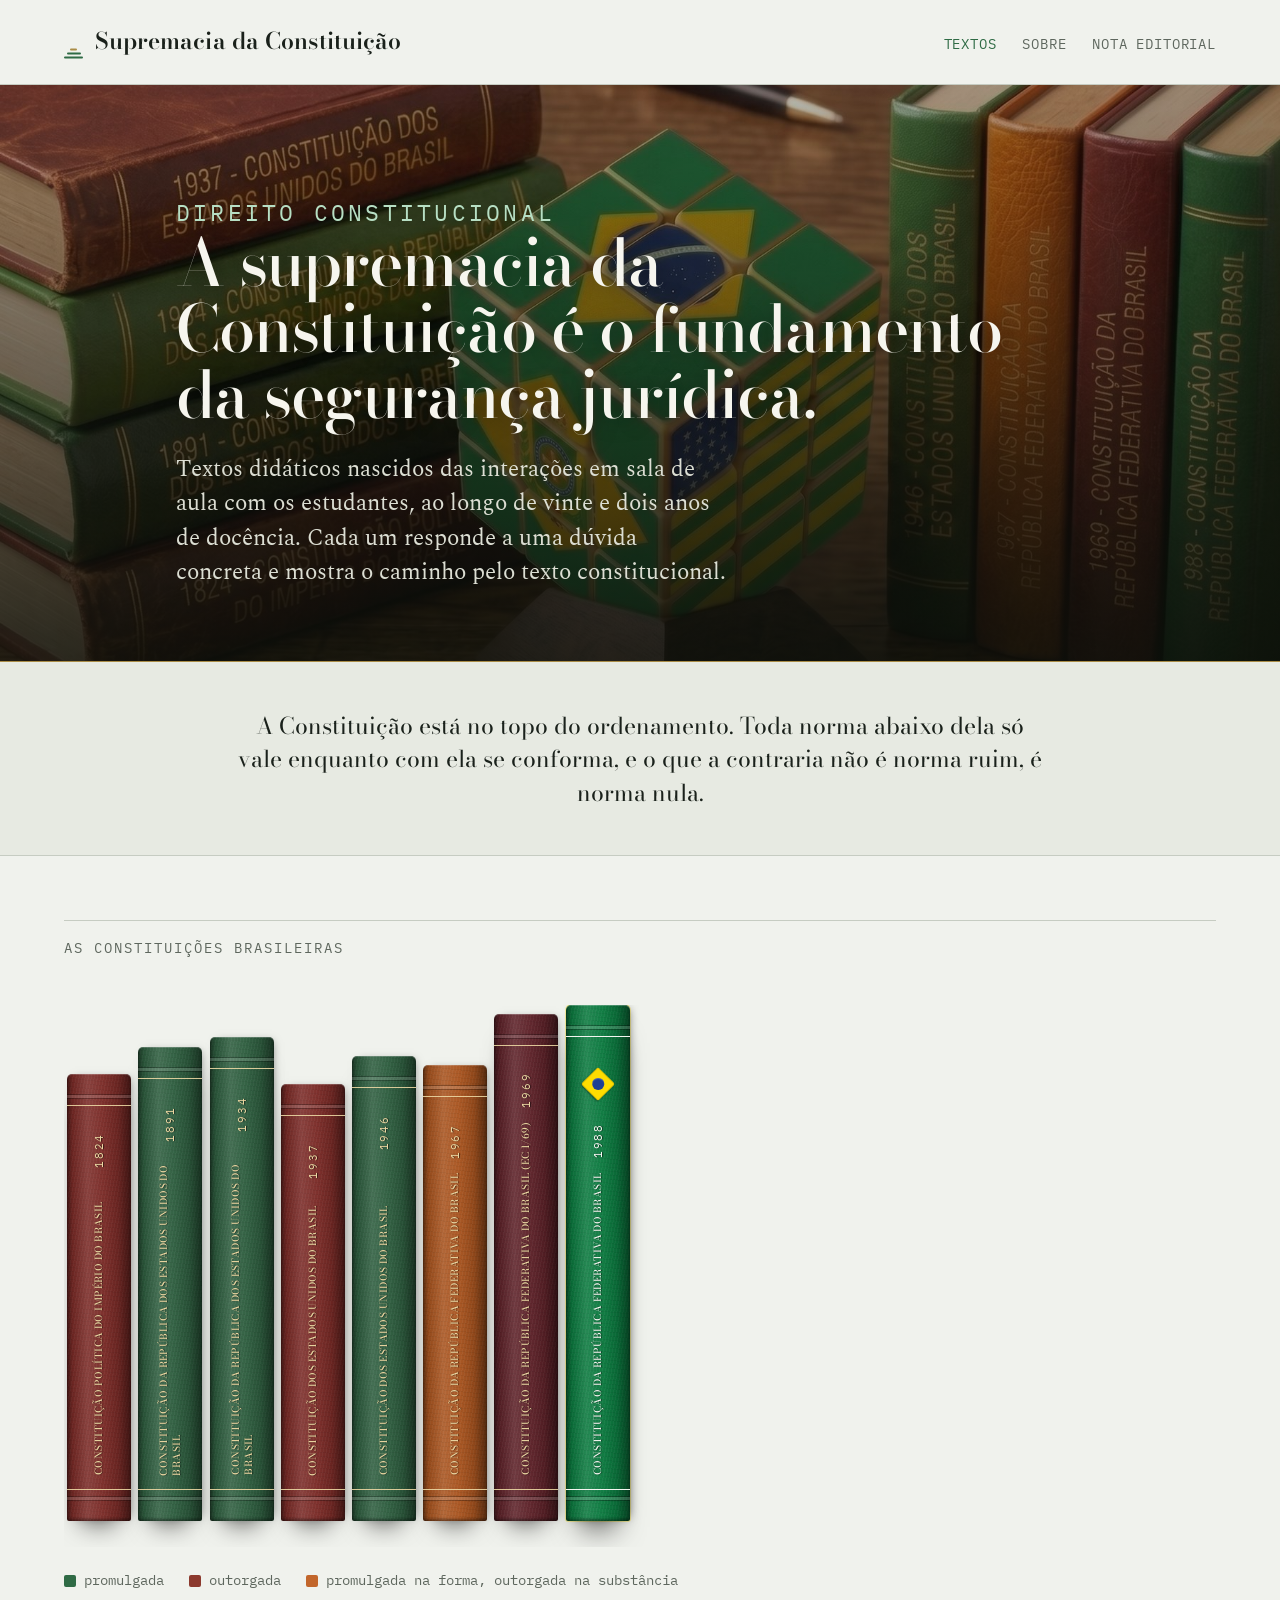
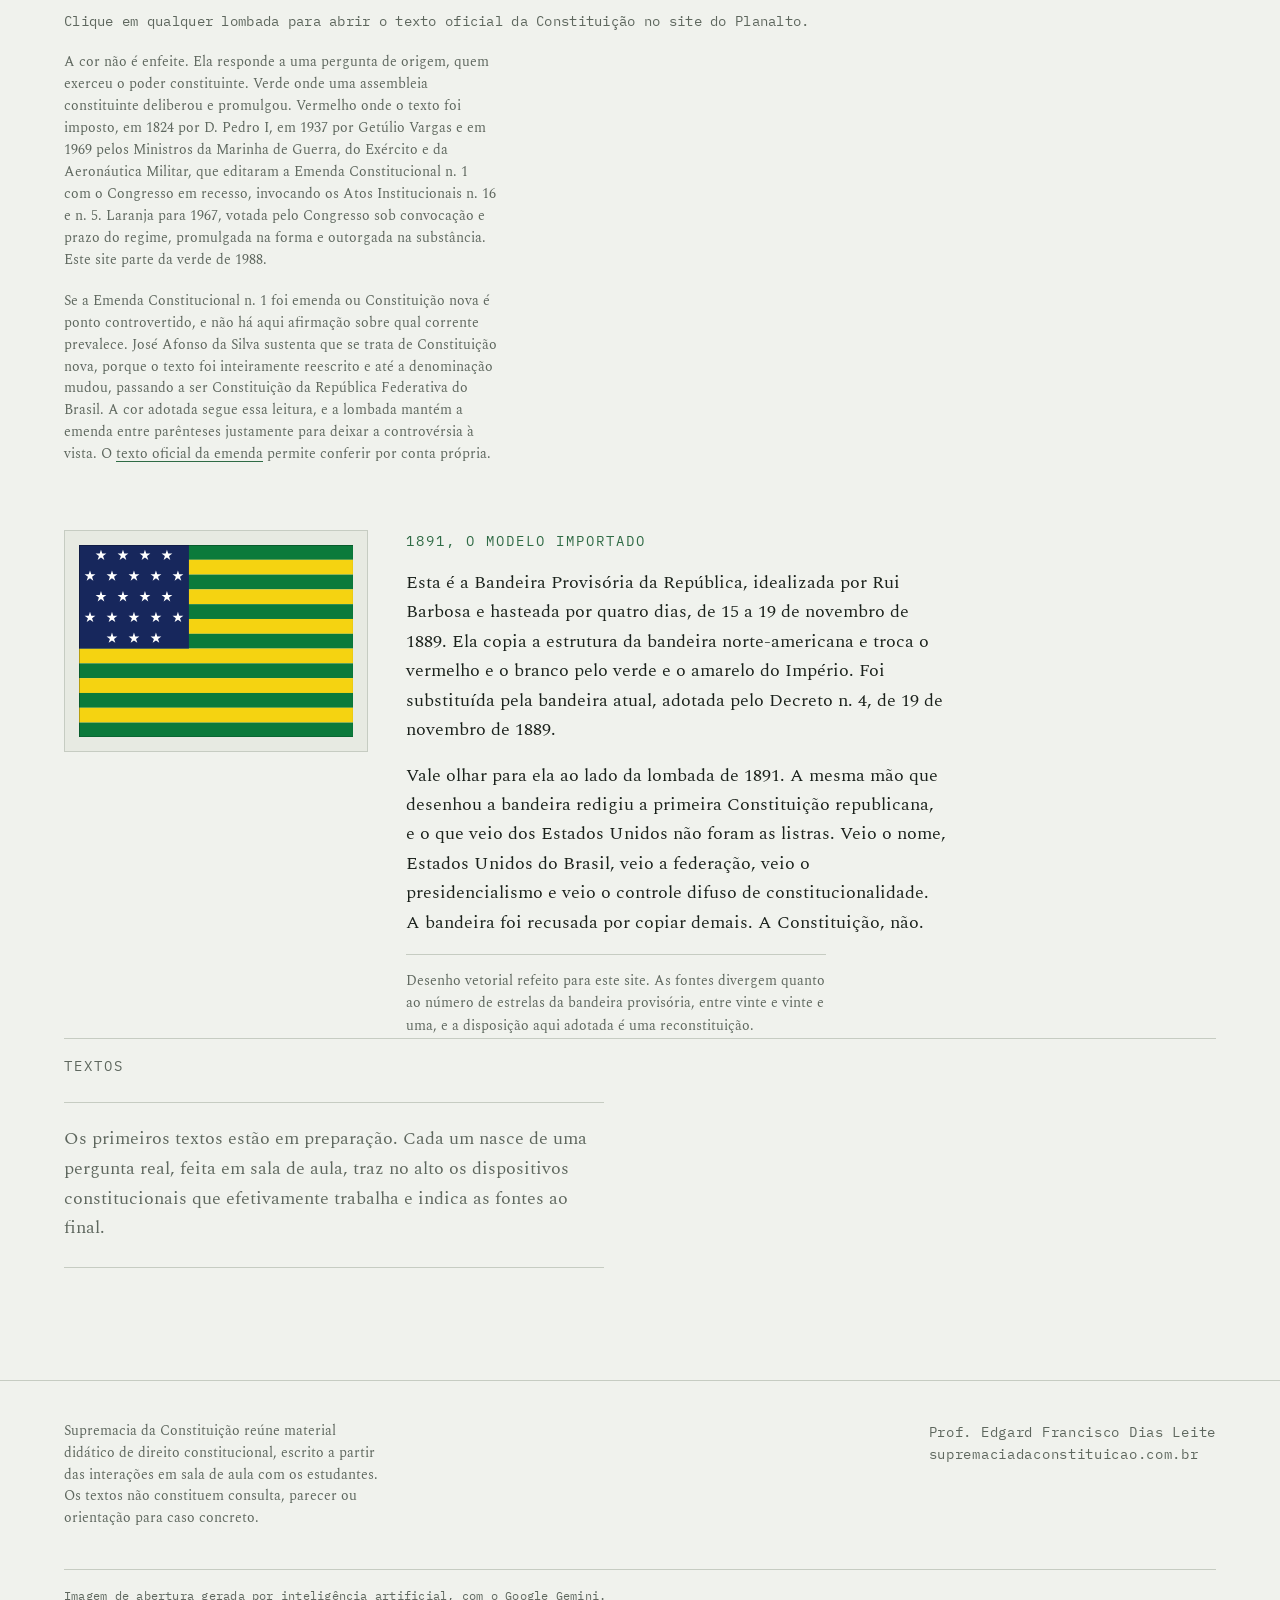
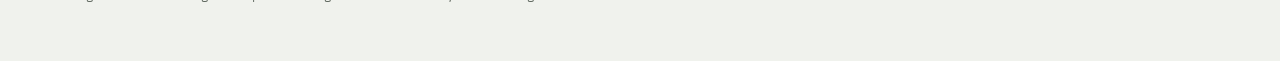
==== index.html @ 64b855cb "Ano na cabeca da lombada e nome justificado no pe" ====
<!doctype html>
<html lang="pt-BR">
<head>
<meta charset="utf-8">
<meta name="viewport" content="width=device-width,initial-scale=1">
<title>Supremacia da Constituição</title>
<meta name="description" content="Material didático de direito constitucional, escrito a partir das interações em sala de aula com os estudantes.">
<link rel="preconnect" href="https://fonts.googleapis.com"><link rel="preconnect" href="https://fonts.gstatic.com" crossorigin><link rel="stylesheet" href="https://fonts.googleapis.com/css2?family=Bodoni+Moda:opsz,wght@6..96,400;6..96,500;6..96,600&family=IBM+Plex+Mono:wght@400;500&family=Spectral:ital,wght@0,300;0,400;0,600;1,400&display=swap">
<link rel="stylesheet" href="style.css">
</head>
<body>
<header class="top"><div class="wrap"><a class="mark" href="index.html"><span class="glyph" aria-hidden="true"><i></i><i></i><i></i></span><span class="name">Supremacia da Constituição</span></a><nav class="nav" aria-label="Seções"><a href="index.html" aria-current="page">Textos</a><a href="sobre.html">Sobre</a><a href="nota-editorial.html">Nota editorial</a></nav></div></header>
<main>
<section class="hero">
<img class="hero-img" src="img/estante-constituicoes.jpg" alt="Estante com as oito constituições brasileiras encadernadas, as promulgadas em verde e as outorgadas em vermelho, ao lado de um cubo que traz a bandeira do Brasil e a bandeira provisória da República." width="1800" height="1285">
<div class="hero-veil"></div>
<div class="hero-copy"><div class="wrap">
<p class="eyebrow">Direito constitucional</p>
<h1>A supremacia da Constituição é o fundamento da segurança jurídica.</h1>
<p>Textos didáticos nascidos das interações em sala de aula com os estudantes, ao longo de vinte e dois anos de docência. Cada um responde a uma dúvida concreta e mostra o caminho pelo texto constitucional.</p>
</div></div>
</section><section class="chave"><div class="wrap">
<p>A Constituição está no topo do ordenamento. Toda norma abaixo dela só vale enquanto com ela se conforma, e o que a contraria não é norma ruim, é norma nula.</p>
</div></section><section class="estante"><div class="wrap">
<p class="section-label">As constituições brasileiras</p>
<ol class="shelf">
<li class="spine spine--outorgada" style="--h:.97"><a href="https://www.planalto.gov.br/ccivil_03/constituicao/constituicao24.htm" target="_blank" rel="noopener" title="Constituição Política do Império do Brasil, 1824. Abrir o texto oficial no Planalto"><span class="sp-name">Constituição Política do Império do Brasil</span><span class="sp-year">1824</span></a></li>
<li class="spine spine--promulgada" style="--h:1.03"><a href="https://www.planalto.gov.br/ccivil_03/constituicao/constituicao91.htm" target="_blank" rel="noopener" title="Constituição da República dos Estados Unidos do Brasil, 1891. Abrir o texto oficial no Planalto"><span class="sp-name">Constituição da República dos Estados Unidos do Brasil</span><span class="sp-year">1891</span></a></li>
<li class="spine spine--promulgada" style="--h:1.05"><a href="https://www.planalto.gov.br/ccivil_03/constituicao/constituicao34.htm" target="_blank" rel="noopener" title="Constituição da República dos Estados Unidos do Brasil, 1934. Abrir o texto oficial no Planalto"><span class="sp-name">Constituição da República dos Estados Unidos do Brasil</span><span class="sp-year">1934</span></a></li>
<li class="spine spine--outorgada" style="--h:.95"><a href="https://www.planalto.gov.br/ccivil_03/constituicao/constituicao37.htm" target="_blank" rel="noopener" title="Constituição dos Estados Unidos do Brasil, 1937. Abrir o texto oficial no Planalto"><span class="sp-name">Constituição dos Estados Unidos do Brasil</span><span class="sp-year">1937</span></a></li>
<li class="spine spine--promulgada" style="--h:1.01"><a href="https://www.planalto.gov.br/ccivil_03/constituicao/constituicao46.htm" target="_blank" rel="noopener" title="Constituição dos Estados Unidos do Brasil, 1946. Abrir o texto oficial no Planalto"><span class="sp-name">Constituição dos Estados Unidos do Brasil</span><span class="sp-year">1946</span></a></li>
<li class="spine spine--hibrida" style="--h:.99"><a href="https://www.planalto.gov.br/ccivil_03/constituicao/constituicao67.htm" target="_blank" rel="noopener" title="Constituição da República Federativa do Brasil, 1967. Abrir o texto oficial no Planalto"><span class="sp-name">Constituição da República Federativa do Brasil</span><span class="sp-year">1967</span></a></li>
<li class="spine spine--outorgada2" style="--h:1.10"><a href="https://www.planalto.gov.br/ccivil_03/constituicao/emendas/emc_anterior1988/emc01-69.htm" target="_blank" rel="noopener" title="Constituição da República Federativa do Brasil (EC 1/69), 1969. Abrir o texto oficial no Planalto"><span class="sp-name">Constituição da República Federativa do Brasil (EC 1/69)</span><span class="sp-year">1969</span></a></li>
<li class="spine spine--vigente" style="--h:1.12"><i class="sp-flag" aria-hidden="true"></i><a href="https://www.planalto.gov.br/ccivil_03/constituicao/constituicaocompilado.htm" target="_blank" rel="noopener" title="Constituição da República Federativa do Brasil, 1988. Abrir o texto oficial no Planalto"><span class="sp-name">Constituição da República Federativa do Brasil</span><span class="sp-year">1988</span></a></li>
</ol>
<p class="legend">
<span><i class="key key--promulgada"></i>promulgada</span>
<span><i class="key key--outorgada"></i>outorgada</span>
<span><i class="key key--hibrida"></i>promulgada na forma, outorgada na substância</span>
</p>
<p class="shelf-hint">Clique em qualquer lombada para abrir o texto oficial da Constituição no site do Planalto.</p>
<p class="shelf-note">A cor não é enfeite. Ela responde a uma pergunta de origem, quem exerceu o poder constituinte. Verde onde uma assembleia constituinte deliberou e promulgou. Vermelho onde o texto foi imposto, em 1824 por D. Pedro I, em 1937 por Getúlio Vargas e em 1969 pelos Ministros da Marinha de Guerra, do Exército e da Aeronáutica Militar, que editaram a Emenda Constitucional n. 1 com o Congresso em recesso, invocando os Atos Institucionais n. 16 e n. 5. Laranja para 1967, votada pelo Congresso sob convocação e prazo do regime, promulgada na forma e outorgada na substância. Este site parte da verde de 1988.</p>
<p class="shelf-note">Se a Emenda Constitucional n. 1 foi emenda ou Constituição nova é ponto controvertido, e não há aqui afirmação sobre qual corrente prevalece. José Afonso da Silva sustenta que se trata de Constituição nova, porque o texto foi inteiramente reescrito e até a denominação mudou, passando a ser Constituição da República Federativa do Brasil. A cor adotada segue essa leitura, e a lombada mantém a emenda entre parênteses justamente para deixar a controvérsia à vista. O <a href="https://www.planalto.gov.br/ccivil_03/constituicao/emendas/emc_anterior1988/emc01-69.htm">texto oficial da emenda</a> permite conferir por conta própria.</p>
</div></section><section class="emblema"><div class="wrap">
<figure class="flagfig">
<div class="flagbox"><svg xmlns="http://www.w3.org/2000/svg" viewBox="0 0 300 210" role="img" aria-labelledby="bp-t bp-d" class="flag"><title id="bp-t">Bandeira Provisória da República do Brasil, 1889</title><desc id="bp-d">Treze listras horizontais alternadas em verde e amarelo, com cantão azul contendo vinte e uma estrelas brancas.</desc><g><rect x="0" y="0.000" width="300" height="16.154" fill="#0B7A3B"/><rect x="0" y="16.154" width="300" height="16.154" fill="#F5D311"/><rect x="0" y="32.308" width="300" height="16.154" fill="#0B7A3B"/><rect x="0" y="48.462" width="300" height="16.154" fill="#F5D311"/><rect x="0" y="64.615" width="300" height="16.154" fill="#0B7A3B"/><rect x="0" y="80.769" width="300" height="16.154" fill="#F5D311"/><rect x="0" y="96.923" width="300" height="16.154" fill="#0B7A3B"/><rect x="0" y="113.077" width="300" height="16.154" fill="#F5D311"/><rect x="0" y="129.231" width="300" height="16.154" fill="#0B7A3B"/><rect x="0" y="145.385" width="300" height="16.154" fill="#F5D311"/><rect x="0" y="161.538" width="300" height="16.154" fill="#0B7A3B"/><rect x="0" y="177.692" width="300" height="16.154" fill="#F5D311"/><rect x="0" y="193.846" width="300" height="16.154" fill="#0B7A3B"/></g><rect x="0" y="0" width="120.0" height="113.077" fill="#17275C"/><g><polygon points="24.00,5.11 25.39,9.39 29.90,9.39 26.25,12.04 27.64,16.32 24.00,13.68 20.36,16.32 21.75,12.04 18.10,9.39 22.61,9.39" fill="#FFFFFF"/><polygon points="48.00,5.11 49.39,9.39 53.90,9.39 50.25,12.04 51.64,16.32 48.00,13.68 44.36,16.32 45.75,12.04 42.10,9.39 46.61,9.39" fill="#FFFFFF"/><polygon points="72.00,5.11 73.39,9.39 77.90,9.39 74.25,12.04 75.64,16.32 72.00,13.68 68.36,16.32 69.75,12.04 66.10,9.39 70.61,9.39" fill="#FFFFFF"/><polygon points="96.00,5.11 97.39,9.39 101.90,9.39 98.25,12.04 99.64,16.32 96.00,13.68 92.36,16.32 93.75,12.04 90.10,9.39 94.61,9.39" fill="#FFFFFF"/><polygon points="12.00,27.72 13.39,32.01 17.90,32.01 14.25,34.65 15.64,38.94 12.00,36.29 8.36,38.94 9.75,34.65 6.10,32.01 10.61,32.01" fill="#FFFFFF"/><polygon points="36.00,27.72 37.39,32.01 41.90,32.01 38.25,34.65 39.64,38.94 36.00,36.29 32.36,38.94 33.75,34.65 30.10,32.01 34.61,32.01" fill="#FFFFFF"/><polygon points="60.00,27.72 61.39,32.01 65.90,32.01 62.25,34.65 63.64,38.94 60.00,36.29 56.36,38.94 57.75,34.65 54.10,32.01 58.61,32.01" fill="#FFFFFF"/><polygon points="84.00,27.72 85.39,32.01 89.90,32.01 86.25,34.65 87.64,38.94 84.00,36.29 80.36,38.94 81.75,34.65 78.10,32.01 82.61,32.01" fill="#FFFFFF"/><polygon points="108.00,27.72 109.39,32.01 113.90,32.01 110.25,34.65 111.64,38.94 108.00,36.29 104.36,38.94 105.75,34.65 102.10,32.01 106.61,32.01" fill="#FFFFFF"/><polygon points="24.00,50.34 25.39,54.62 29.90,54.62 26.25,57.27 27.64,61.55 24.00,58.91 20.36,61.55 21.75,57.27 18.10,54.62 22.61,54.62" fill="#FFFFFF"/><polygon points="48.00,50.34 49.39,54.62 53.90,54.62 50.25,57.27 51.64,61.55 48.00,58.91 44.36,61.55 45.75,57.27 42.10,54.62 46.61,54.62" fill="#FFFFFF"/><polygon points="72.00,50.34 73.39,54.62 77.90,54.62 74.25,57.27 75.64,61.55 72.00,58.91 68.36,61.55 69.75,57.27 66.10,54.62 70.61,54.62" fill="#FFFFFF"/><polygon points="96.00,50.34 97.39,54.62 101.90,54.62 98.25,57.27 99.64,61.55 96.00,58.91 92.36,61.55 93.75,57.27 90.10,54.62 94.61,54.62" fill="#FFFFFF"/><polygon points="12.00,72.95 13.39,77.24 17.90,77.24 14.25,79.89 15.64,84.17 12.00,81.52 8.36,84.17 9.75,79.89 6.10,77.24 10.61,77.24" fill="#FFFFFF"/><polygon points="36.00,72.95 37.39,77.24 41.90,77.24 38.25,79.89 39.64,84.17 36.00,81.52 32.36,84.17 33.75,79.89 30.10,77.24 34.61,77.24" fill="#FFFFFF"/><polygon points="60.00,72.95 61.39,77.24 65.90,77.24 62.25,79.89 63.64,84.17 60.00,81.52 56.36,84.17 57.75,79.89 54.10,77.24 58.61,77.24" fill="#FFFFFF"/><polygon points="84.00,72.95 85.39,77.24 89.90,77.24 86.25,79.89 87.64,84.17 84.00,81.52 80.36,84.17 81.75,79.89 78.10,77.24 82.61,77.24" fill="#FFFFFF"/><polygon points="108.00,72.95 109.39,77.24 113.90,77.24 110.25,79.89 111.64,84.17 108.00,81.52 104.36,84.17 105.75,79.89 102.10,77.24 106.61,77.24" fill="#FFFFFF"/><polygon points="36.00,95.57 37.39,99.85 41.90,99.85 38.25,102.50 39.64,106.79 36.00,104.14 32.36,106.79 33.75,102.50 30.10,99.85 34.61,99.85" fill="#FFFFFF"/><polygon points="60.00,95.57 61.39,99.85 65.90,99.85 62.25,102.50 63.64,106.79 60.00,104.14 56.36,106.79 57.75,102.50 54.10,99.85 58.61,99.85" fill="#FFFFFF"/><polygon points="84.00,95.57 85.39,99.85 89.90,99.85 86.25,102.50 87.64,106.79 84.00,104.14 80.36,106.79 81.75,102.50 78.10,99.85 82.61,99.85" fill="#FFFFFF"/></g><rect x="0.5" y="0.5" width="299" height="209" fill="none" stroke="rgba(0,0,0,.28)" stroke-width="1"/></svg></div>
<figcaption>
<p class="eyebrow">1891, o modelo importado</p>
<p>Esta é a Bandeira Provisória da República, idealizada por Rui Barbosa e hasteada por quatro dias, de 15 a 19 de novembro de 1889. Ela copia a estrutura da bandeira norte-americana e troca o vermelho e o branco pelo verde e o amarelo do Império. Foi substituída pela bandeira atual, adotada pelo Decreto n. 4, de 19 de novembro de 1889.</p>
<p>Vale olhar para ela ao lado da lombada de 1891. A mesma mão que desenhou a bandeira redigiu a primeira Constituição republicana, e o que veio dos Estados Unidos não foram as listras. Veio o nome, Estados Unidos do Brasil, veio a federação, veio o presidencialismo e veio o controle difuso de constitucionalidade. A bandeira foi recusada por copiar demais. A Constituição, não.</p>
<p class="fig-note">Desenho vetorial refeito para este site. As fontes divergem quanto ao número de estrelas da bandeira provisória, entre vinte e vinte e uma, e a disposição aqui adotada é uma reconstituição.</p>
</figcaption>
</figure>
</div></section><section class="textos"><div class="wrap">
<p class="section-label">Textos</p>
<p class="empty">Os primeiros textos estão em preparação. Cada um nasce de uma pergunta real, feita em sala de aula, traz no alto os dispositivos constitucionais que efetivamente trabalha e indica as fontes ao final.</p>
</div></section>
</main>
<footer class="foot"><div class="wrap"><p>Supremacia da Constituição reúne material didático de direito constitucional, escrito a partir das interações em sala de aula com os estudantes. Os textos não constituem consulta, parecer ou orientação para caso concreto.</p><p class="who">Prof. Edgard Francisco Dias Leite<br>supremaciadaconstituicao.com.br</p><p class="credit">Imagem de abertura gerada por inteligência artificial, com o Google Gemini.</p></div></footer>
</body>
</html>
---- style.css ----
/* Quatro Linhas da Constituição — folha de estilo única */

:root{
  --paper:#F0F2ED;
  --paper-2:#E7EAE2;
  --ink:#1A211B;
  --muted:#5E675E;
  --accent:#2F6B45;          /* verde, promulgada */
  --accent-soft:#DCE8DE;
  --rule:#C6CCC2;
  --frame:#B7BEB3;
  --outorgada:#8C3A2E;       /* vermelho, imposta */
  --outorgada-2:#6E2A31;     /* bordô, 1969 */
  --hibrida:#C2662B;         /* laranja, 1967 */
  --ouro:#A98C46;            /* filete das lombadas */
  --spine-ink:#F4F1E6;

  --f-display:"Bodoni Moda",Georgia,"Times New Roman",serif;
  --f-body:"Spectral",Georgia,"Times New Roman",serif;
  --f-mono:"IBM Plex Mono",ui-monospace,"SFMono-Regular",Menlo,monospace;

  --step--1:clamp(.82rem,.79rem + .12vw,.9rem);
  --step-0:clamp(1.03rem,.99rem + .2vw,1.15rem);
  --step-1:clamp(1.24rem,1.16rem + .35vw,1.45rem);
  --step-2:clamp(1.5rem,1.34rem + .7vw,2rem);
  --step-3:clamp(1.95rem,1.6rem + 1.6vw,3.1rem);
  --step-4:clamp(2.4rem,1.75rem + 2.9vw,4.4rem);

  --measure:64ch;
  --pad:clamp(1.15rem,4vw,3rem);
}

@media (prefers-color-scheme:dark){
  :root:not([data-theme="light"]){
    --paper:#131511;
    --paper-2:#1B1E18;
    --ink:#E8EAE1;
    --muted:#99A197;
    --accent:#77B98C;
    --accent-soft:#1E2A21;
    --rule:#2C3129;
    --frame:#353B32;
    --outorgada:#D28C7C;
    --outorgada-2:#C4737C;
    --hibrida:#E0985B;
    --ouro:#C9A961;
    --spine-ink:#F4F1E6;
  }
}
:root[data-theme="dark"]{
  --paper:#131511;
  --paper-2:#1B1E18;
  --ink:#E8EAE1;
  --muted:#99A197;
  --accent:#77B98C;
  --accent-soft:#1E2A21;
  --rule:#2C3129;
  --frame:#353B32;
  --outorgada:#D28C7C;
  --outorgada-2:#C4737C;
  --hibrida:#E0985B;
  --ouro:#C9A961;
  --spine-ink:#F4F1E6;
}

*{box-sizing:border-box}
html{-webkit-text-size-adjust:100%}
body{
  margin:0;
  background:var(--paper);
  color:var(--ink);
  font-family:var(--f-body);
  font-size:var(--step-0);
  line-height:1.62;
  font-synthesis-weight:none;
}
::selection{background:var(--accent-soft);color:var(--ink)}
a{color:inherit;text-decoration-color:var(--accent);text-underline-offset:.18em;text-decoration-thickness:.06em}
a:hover{color:var(--accent)}
:focus-visible{outline:2px solid var(--accent);outline-offset:3px;border-radius:2px}

.wrap{width:100%;max-width:78rem;margin-inline:auto;padding-inline:var(--pad)}

/* ---------- cabeçalho ---------- */
.top{border-bottom:1px solid var(--rule)}
.top .wrap{display:flex;align-items:baseline;justify-content:space-between;gap:1.5rem;flex-wrap:wrap;padding-block:1.4rem}
.mark{display:flex;align-items:baseline;gap:.7rem;text-decoration:none}
.mark .glyph{
  display:inline-grid;gap:2px;justify-items:center;align-content:center;
  width:1.05em;height:1.05em;translate:0 .08em;
}
.mark .glyph i{display:block;height:2px;background:var(--accent);border-radius:1px}
.mark .glyph i:nth-child(1){width:38%;background:var(--ouro)}
.mark .glyph i:nth-child(2){width:72%}
.mark .glyph i:nth-child(3){width:100%}
@media (max-width:34rem){.mark .name{font-size:var(--step-0)}}
.mark .name{font-family:var(--f-display);font-size:var(--step-1);font-weight:600;letter-spacing:.005em}
.nav{display:flex;gap:1.6rem;font-family:var(--f-mono);font-size:var(--step--1);letter-spacing:.06em;text-transform:uppercase}
.nav a{text-decoration:none;color:var(--muted)}
.nav a:hover,.nav a[aria-current="page"]{color:var(--accent)}

/* ---------- abertura ---------- */
.lede{padding-block:clamp(3rem,9vw,6.5rem) clamp(2rem,5vw,3.5rem)}
.lede .wrap{max-width:52rem;margin-inline:0}
.eyebrow{font-family:var(--f-mono);font-size:var(--step--1);letter-spacing:.14em;text-transform:uppercase;color:var(--accent);margin:0 0 1.1rem}
.lede h1{
  font-family:var(--f-display);font-weight:500;font-size:var(--step-4);
  line-height:1.02;letter-spacing:-.015em;margin:0;text-wrap:balance;
}
.lede p{max-width:44ch;color:var(--muted);font-size:var(--step-1);line-height:1.5;margin:1.6rem 0 0}

/* ---------- índice de textos ---------- */
.section-label{
  font-family:var(--f-mono);font-size:var(--step--1);letter-spacing:.14em;text-transform:uppercase;
  color:var(--muted);padding-block:1rem;border-top:1px solid var(--rule);margin:0 0 .5rem;
}
.index{list-style:none;margin:0;padding:0;display:flex;flex-direction:column}
.entry{border-top:1px solid var(--rule)}
.entry:last-child{border-bottom:1px solid var(--rule)}
.entry a{
  display:grid;gap:.55rem 2.5rem;padding-block:1.9rem;text-decoration:none;
  grid-template-columns:1fr;
}
@media (min-width:56rem){
  .entry a{grid-template-columns:9rem 1fr 16rem;align-items:start}
}
.entry time{font-family:var(--f-mono);font-size:var(--step--1);color:var(--muted);font-variant-numeric:tabular-nums}
.entry h2{font-family:var(--f-display);font-weight:500;font-size:var(--step-2);line-height:1.14;margin:0;text-wrap:balance}
.entry p{margin:.5rem 0 0;color:var(--muted);font-size:var(--step--1);line-height:1.55;max-width:52ch}
.entry a:hover h2{color:var(--accent)}
.devices{display:flex;flex-wrap:wrap;gap:.35rem;align-content:start}
.device{
  font-family:var(--f-mono);font-size:.72rem;letter-spacing:.02em;
  color:var(--muted);border:1px solid var(--rule);border-radius:2px;padding:.16rem .42rem;white-space:nowrap;
}

/* ---------- artigo ---------- */
.article{padding-block:clamp(2.5rem,7vw,5rem) 0}
.article .wrap{max-width:var(--measure);margin-inline:auto}
.article-head{margin-bottom:clamp(2rem,5vw,3.2rem)}
.article-head time{font-family:var(--f-mono);font-size:var(--step--1);color:var(--muted);display:block;margin-bottom:1rem}
.article-head h1{
  font-family:var(--f-display);font-weight:500;font-size:var(--step-3);line-height:1.08;
  letter-spacing:-.012em;margin:0;text-wrap:balance;
}
.standfirst{font-size:var(--step-1);line-height:1.5;color:var(--muted);margin:1.4rem 0 0}
.article-head .devices{margin-top:1.6rem}

.prose > *{margin-block:0 1.25em}
.prose h2{
  font-family:var(--f-display);font-weight:500;font-size:var(--step-2);line-height:1.16;
  margin-block:2.6em .7em;text-wrap:balance;
}
.prose h2:first-child{margin-top:0}
.prose strong{font-weight:600}
.prose em{font-style:italic}
.prose .art{font-family:var(--f-mono);font-size:.9em;color:var(--accent);white-space:nowrap}
.prose blockquote{
  margin:2em 0;padding:1.3em 0 1.3em 1.5em;border-left:2px solid var(--accent);
  font-size:var(--step-1);line-height:1.45;color:var(--ink);
}
.prose blockquote cite{display:block;margin-top:.8em;font-style:normal;font-family:var(--f-mono);font-size:.72rem;letter-spacing:.06em;text-transform:uppercase;color:var(--muted)}

/* quadro das quatro linhas */
.field{
  margin:2.6em 0;padding:clamp(1.4rem,4vw,2.2rem);
  border:1px solid var(--frame);background:var(--paper-2);
  position:relative;
}
.field::before,.field::after{
  content:"";position:absolute;left:.75rem;right:.75rem;height:1px;background:var(--frame);opacity:.55;
}
.field::before{top:.75rem}
.field::after{bottom:.75rem}
.field h3{
  font-family:var(--f-mono);font-size:var(--step--1);letter-spacing:.12em;text-transform:uppercase;
  color:var(--accent);margin:0 0 .9rem;font-weight:500;
}
.field p:last-child{margin-bottom:0}

.sources{border-top:1px solid var(--rule);margin-top:3.5rem;padding-top:1.4rem;font-size:var(--step--1);color:var(--muted)}
.sources h2{font-family:var(--f-mono);font-size:var(--step--1);letter-spacing:.12em;text-transform:uppercase;margin:0 0 .7rem;font-weight:500;color:var(--muted)}
.sources ul{margin:0;padding-left:1.1rem}
.sources li{margin-bottom:.35rem}

/* ---------- páginas de texto corrido ---------- */
.page{padding-block:clamp(2.5rem,7vw,5rem) 0}
.page .wrap{max-width:var(--measure);margin-inline:auto}
.page h1{font-family:var(--f-display);font-weight:500;font-size:var(--step-3);line-height:1.08;margin:0 0 1.6rem;text-wrap:balance}

/* ---------- rodapé ---------- */
.foot{margin-top:clamp(4rem,10vw,7rem);border-top:1px solid var(--rule);padding-block:2.5rem 3.5rem}
.foot .wrap{display:flex;gap:2rem 3rem;flex-wrap:wrap;justify-content:space-between;align-items:start}
.foot p{margin:0;max-width:46ch;font-size:var(--step--1);color:var(--muted);line-height:1.55}
.foot .who{font-family:var(--f-mono);font-size:var(--step--1);letter-spacing:.05em;color:var(--muted)}


/* ---------- a estante ---------- */
.estante{padding-block:clamp(2.5rem,6vw,4rem) 0}
.shelf{
  list-style:none;margin:1.8rem 0 0;padding:0 .2rem 1.6rem;
  display:flex;align-items:flex-end;gap:.45rem;
  overflow-x:auto;
}
.spine{
  --leather:var(--accent);
  --foil:#EBD7A2;
  flex:0 0 auto;
  inline-size:clamp(3.1rem,5.2vw,4rem);
  block-size:calc(var(--h,1) * clamp(22rem,36vw,30rem));
  position:relative;border-radius:5px 5px 2px 2px;
  background:
    linear-gradient(90deg,
      rgba(0,0,0,.44) 0%, rgba(0,0,0,.12) 9%,
      rgba(255,255,255,.11) 32%, rgba(255,255,255,.03) 56%,
      rgba(0,0,0,.14) 79%, rgba(0,0,0,.48) 100%),
    repeating-linear-gradient(101deg,rgba(255,255,255,.038) 0 1px,rgba(0,0,0,0) 1px 3px),
    repeating-linear-gradient(6deg,rgba(0,0,0,.05) 0 1px,rgba(0,0,0,0) 1px 4px),
    var(--leather);
  box-shadow:
    inset 0 1px 0 rgba(255,255,255,.20),
    inset 0 -2px 3px rgba(0,0,0,.40),
    3px 0 9px -5px rgba(0,0,0,.55),
    0 18px 26px -16px rgba(0,0,0,.70);
  transition:transform .2s ease,filter .2s ease,box-shadow .2s ease;
}
/* nervuras e filetes dourados, cabeça e pé */
.spine::before,.spine::after{
  content:"";position:absolute;inset-inline:0;height:38px;pointer-events:none;
  background:linear-gradient(180deg,
    rgba(0,0,0,0) 0 6px,
    rgba(0,0,0,.30) 6px 7px,
    rgba(255,255,255,.16) 7px 10px,
    rgba(0,0,0,.30) 10px 11px,
    rgba(0,0,0,0) 11px 17px,
    var(--foil) 17px 18px,
    rgba(0,0,0,0) 18px 38px);
  opacity:.9;
}
.spine::before{top:14px}
.spine::after{bottom:14px;rotate:180deg}
.spine a{
  position:absolute;inset:0;z-index:1;
  display:flex;align-items:center;justify-content:space-between;
  writing-mode:vertical-rl;rotate:180deg;
  padding-inline:2.9rem 3.7rem;padding-block:.28rem;gap:.45rem;box-sizing:border-box;
  text-decoration:none;color:var(--foil);
  text-shadow:0 1px 1px rgba(0,0,0,.55);
}
.sp-name{
  font-family:var(--f-display);font-weight:500;
  font-size:clamp(.52rem,.92vw,.62rem);letter-spacing:.045em;text-transform:uppercase;
  line-height:1.34;flex:0 1 auto;min-inline-size:0;
}
.sp-year{
  flex:0 0 auto;font-family:var(--f-mono);font-size:clamp(.6rem,1.05vw,.7rem);letter-spacing:.16em;
}

.spine:hover,.spine:focus-within{transform:translateY(-9px);filter:brightness(1.07) saturate(1.05)}
.spine:hover a,.spine a:focus-visible{color:#F8ECC4;outline:none}
.spine:focus-within{box-shadow:0 0 0 2px var(--ouro),inset 0 1px 0 rgba(255,255,255,.2),0 18px 26px -16px rgba(0,0,0,.7)}
.spine--promulgada{--leather:#2E5E3F}
.spine--outorgada{--leather:#7B2B27}
.spine--outorgada2{--leather:#5E2229}
.spine--hibrida{--leather:#A9541F}
/* 1988, a que está em vigor, nas cores da bandeira */
.spine--vigente{
  --leather:#0B7A3F;
  --foil:#F4F6F1;
  box-shadow:
    inset 0 1px 0 rgba(255,255,255,.24),
    inset 0 -2px 3px rgba(0,0,0,.40),
    3px 0 10px -4px rgba(0,0,0,.55),
    0 22px 30px -16px rgba(0,0,0,.75),
    0 0 0 1px rgba(254,221,0,.35);
}
.spine--vigente::before,.spine--vigente::after{opacity:1}
.spine--vigente a{padding-inline:2.9rem 7.4rem}
.sp-flag{
  position:absolute;left:50%;top:4.9rem;z-index:2;pointer-events:none;
  width:1.5rem;height:1.5rem;translate:-50% -50%;rotate:45deg;
  background:#FEDD00;border-radius:2px;
  box-shadow:0 1px 2px rgba(0,0,0,.45),inset 0 0 0 1px rgba(0,0,0,.12);
}
.sp-flag::after{
  content:"";position:absolute;inset:26%;border-radius:50%;
  background:#1C3F94;rotate:-45deg;
  box-shadow:inset 0 1px 1px rgba(255,255,255,.25);
}
.spine--vigente .sp-name,.spine--vigente .sp-year{color:#F4F6F1}
.shelf-hint{
  margin:1.1rem 0 0;font-family:var(--f-mono);font-size:var(--step--1);
  letter-spacing:.02em;color:var(--muted);
}
@media (prefers-reduced-motion:reduce){.spine{transition:none}.spine:hover{transform:none}}

.legend{
  display:flex;flex-wrap:wrap;gap:.5rem 1.6rem;margin:1.4rem 0 0;padding:0;
  font-family:var(--f-mono);font-size:var(--step--1);color:var(--muted);
}
.legend span{display:inline-flex;align-items:center;gap:.5rem}
.key{width:.72rem;height:.72rem;border-radius:2px;flex:0 0 auto}
.key--promulgada{background:var(--accent)}
.key--outorgada{background:var(--outorgada)}
.key--hibrida{background:var(--hibrida)}
.shelf-note{margin:1.2rem 0 0;font-size:var(--step--1);color:var(--muted);max-width:62ch;line-height:1.55}

/* lombada ao lado do artigo */
.article .wrap{position:relative}
@media (min-width:62rem){
  .article-head{padding-left:1.6rem;border-left:3px solid var(--accent)}
}


/* ---------- emblema, bandeira provisória ---------- */
.emblema{padding-block:clamp(2.6rem,6vw,4rem) 0}
.flagfig{margin:0;display:grid;gap:clamp(1.4rem,3vw,2.6rem);align-items:start}
@media (min-width:56rem){.flagfig{grid-template-columns:19rem 1fr}}
.flagbox{border:1px solid var(--rule);padding:.85rem;background:var(--paper-2)}
.flagbox .flag{display:block;width:100%;height:auto}
.flagfig figcaption p{margin:0 0 1rem;max-width:60ch;line-height:1.6}
.flagfig figcaption p:last-child{margin-bottom:0}
.fig-note{font-size:var(--step--1);color:var(--muted);border-top:1px solid var(--rule);padding-top:.9rem}


/* ---------- chave de leitura, logo abaixo da abertura ---------- */
.chave{background:var(--paper-2);border-top:1px solid var(--ouro);border-bottom:1px solid var(--rule);padding-block:clamp(1.9rem,4.2vw,2.9rem)}
.chave p{
  font-family:var(--f-display);font-weight:400;font-size:var(--step-1);line-height:1.45;
  max-width:58ch;margin:0 auto;text-align:center;text-wrap:pretty;color:var(--ink);
}

/* ---------- abertura com fotografia ---------- */
.hero{position:relative;isolation:isolate;min-height:clamp(26rem,64vh,40rem);display:grid;align-items:end;overflow:hidden}
.hero-img{position:absolute;inset:0;width:100%;height:100%;object-fit:cover;object-position:50% 46%;z-index:-2}
.hero-veil{
  position:absolute;inset:0;z-index:-1;
  background:linear-gradient(180deg,rgba(12,16,10,.30) 0%,rgba(12,16,10,.52) 42%,rgba(12,16,10,.86) 100%);
}
.hero-copy{padding-block:clamp(2.4rem,6vw,4.4rem)}
.hero-copy .wrap{max-width:64rem}
.hero-copy .eyebrow{color:#B7DFC4}
.hero-copy h1{
  font-family:var(--f-display);font-weight:500;font-size:var(--step-4);
  line-height:1.02;letter-spacing:-.015em;margin:0;text-wrap:balance;color:#F6F5EE;
  text-shadow:0 1px 24px rgba(0,0,0,.45);
}
.hero-copy p{max-width:46ch;color:#DCDED3;font-size:var(--step-1);line-height:1.5;margin:1.5rem 0 0}
.hero-credit{
  font-family:var(--f-mono);font-size:.7rem;letter-spacing:.04em;color:var(--muted);
  margin:.7rem 0 0;text-align:right;
}
.empty{color:var(--muted);max-width:60ch;margin:.4rem 0 0;padding-block:1.4rem;border-top:1px solid var(--rule);border-bottom:1px solid var(--rule)}

.foot .credit{
  flex-basis:100%;order:3;margin-top:.4rem;padding-top:1.1rem;border-top:1px solid var(--rule);
  font-family:var(--f-mono);font-size:.72rem;letter-spacing:.02em;color:var(--muted);max-width:none;
}
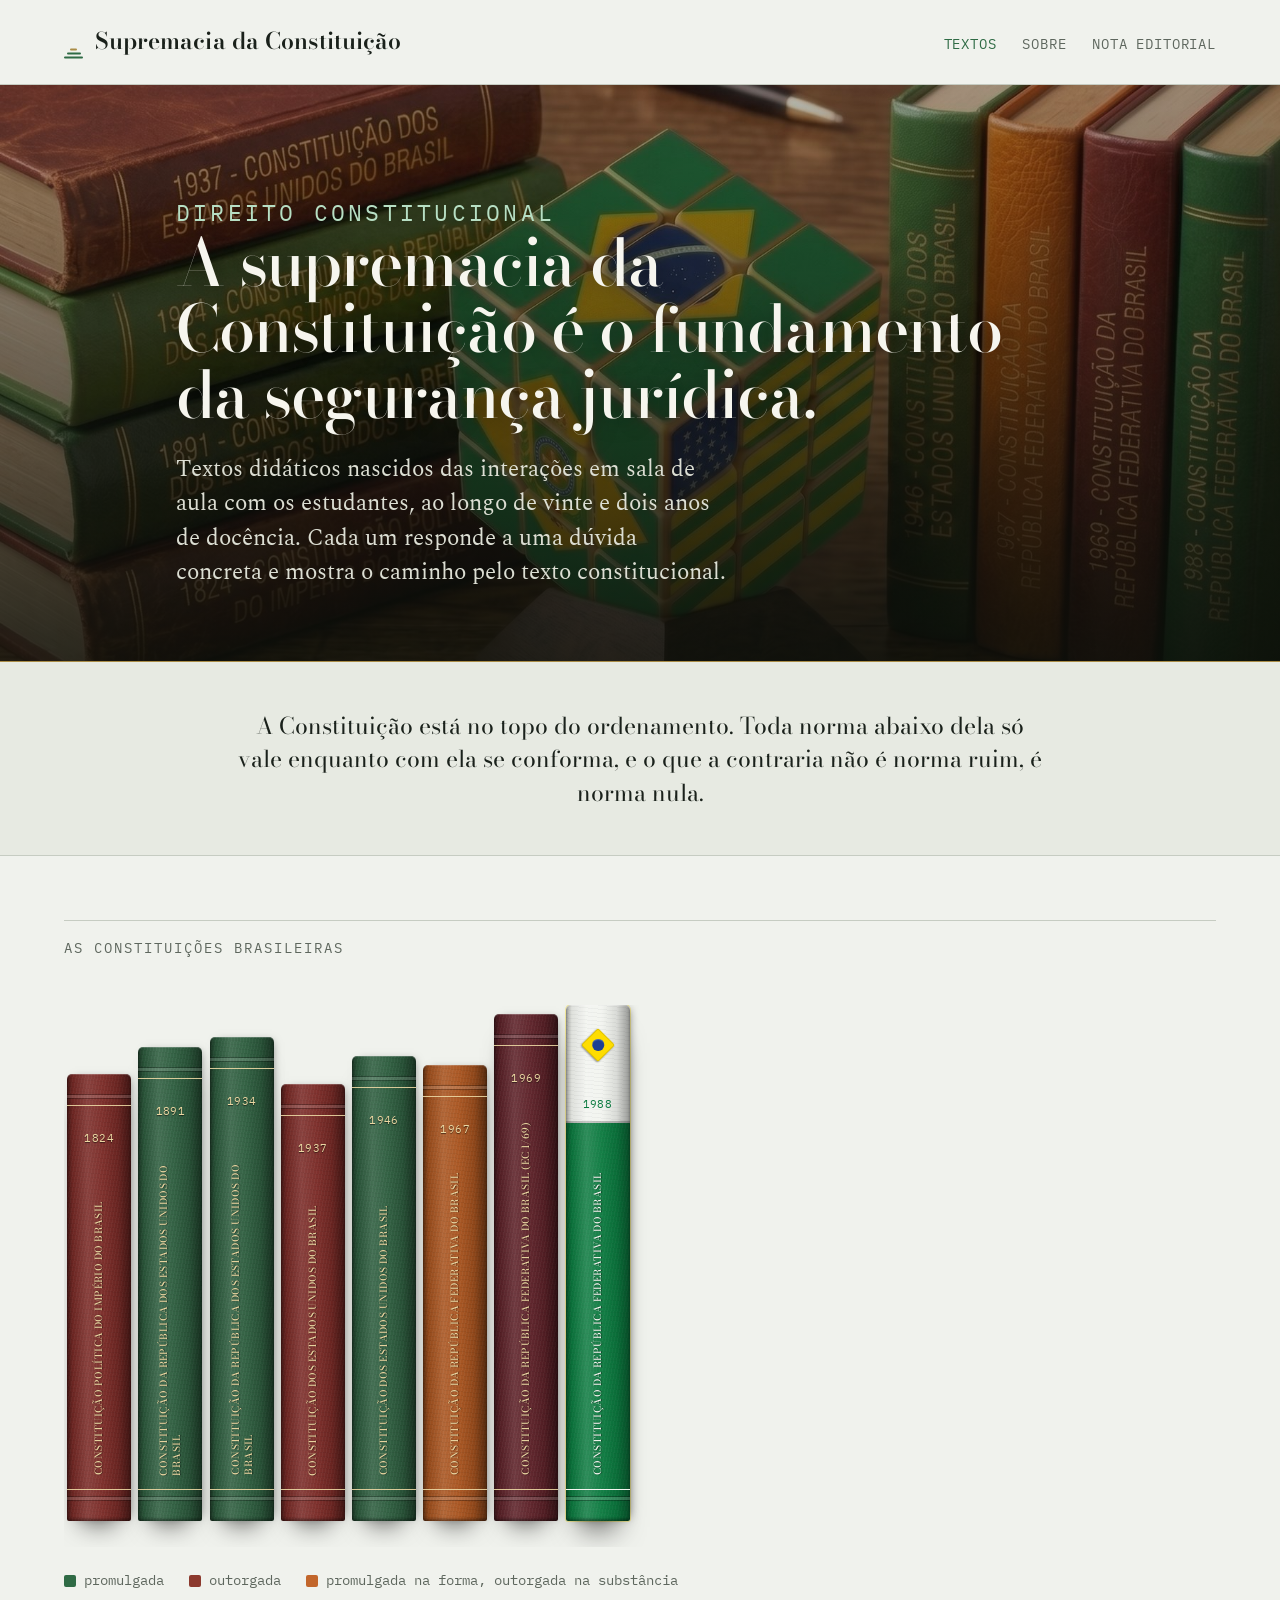
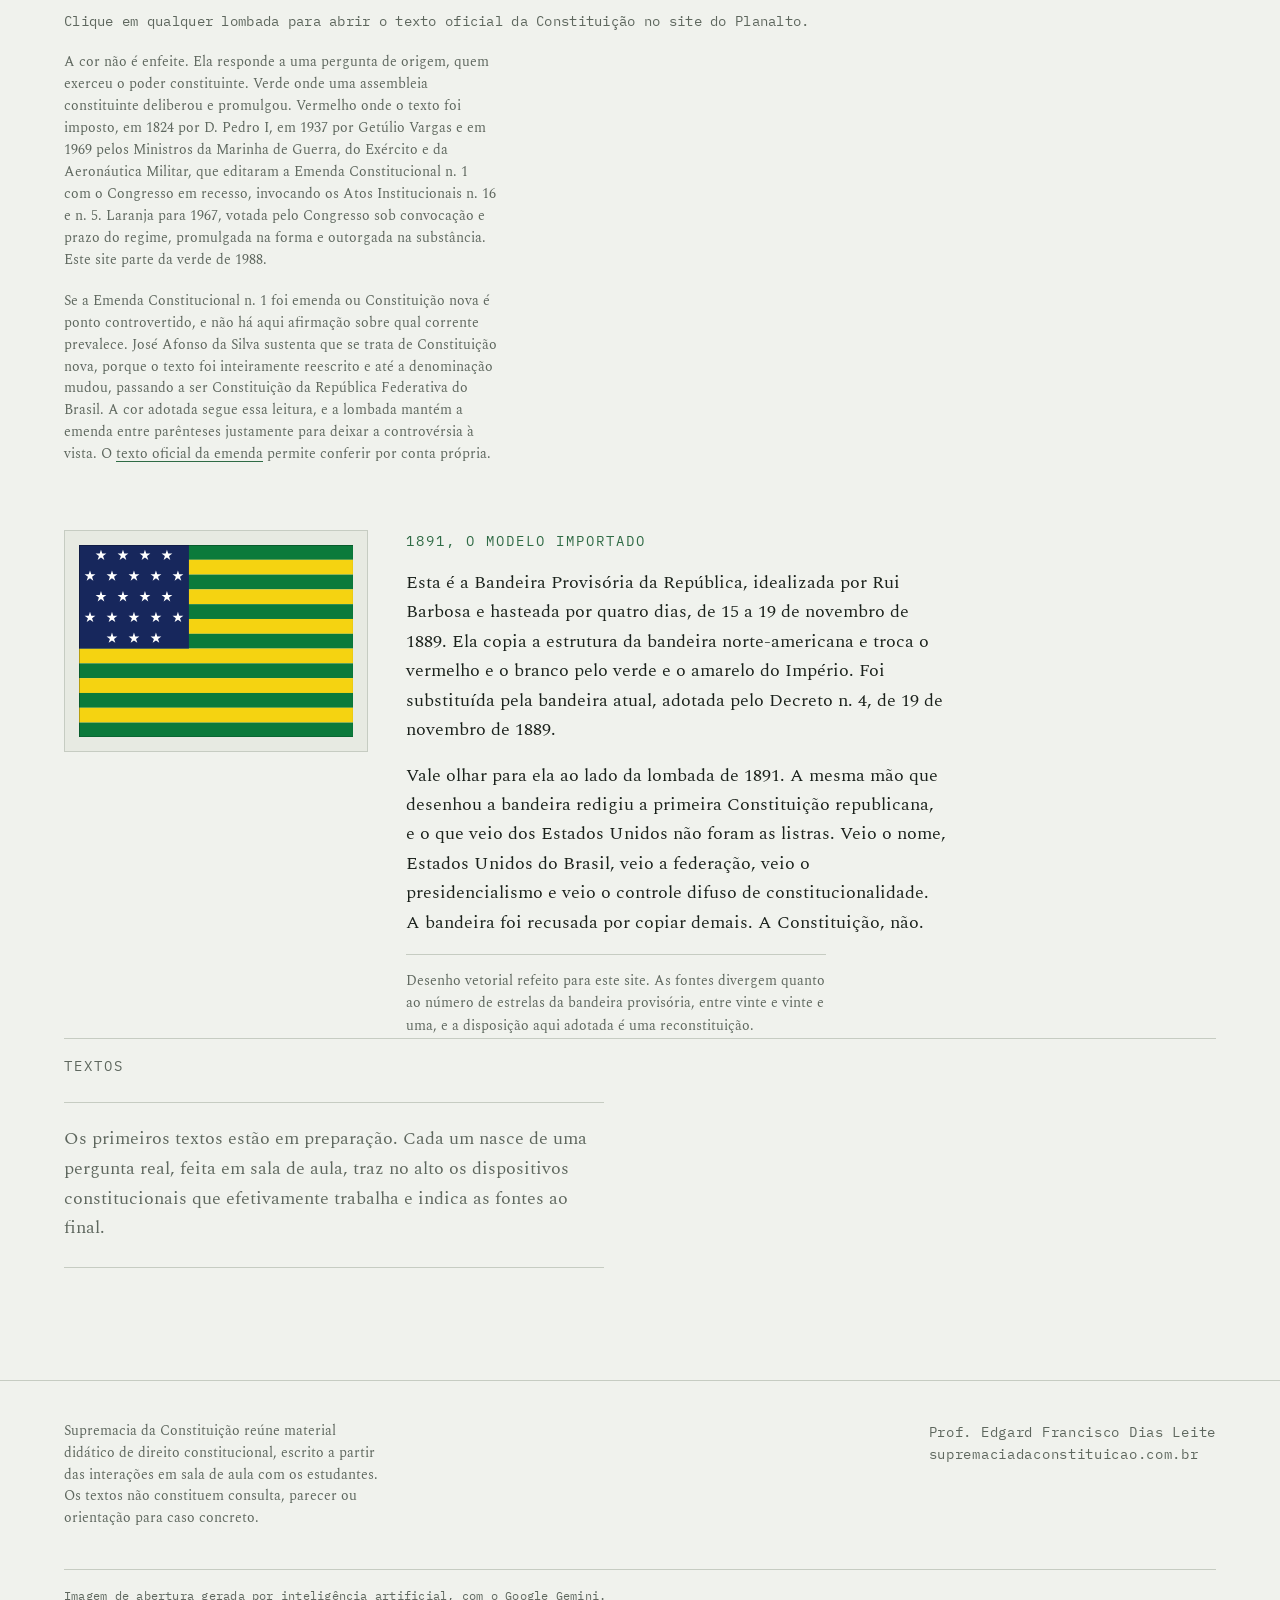
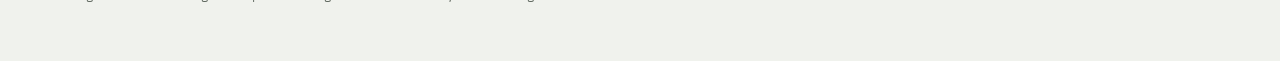
==== commit 337128c1: "Lombada de 1988 na capa da edicao do Senado" ====
--- a/index.html
+++ b/index.html
@@ -24,14 +24,14 @@
 </div></section><section class="estante"><div class="wrap">
 <p class="section-label">As constituições brasileiras</p>
 <ol class="shelf">
-<li class="spine spine--outorgada" style="--h:.97"><a href="https://www.planalto.gov.br/ccivil_03/constituicao/constituicao24.htm" target="_blank" rel="noopener" title="Constituição Política do Império do Brasil, 1824. Abrir o texto oficial no Planalto"><span class="sp-name">Constituição Política do Império do Brasil</span><span class="sp-year">1824</span></a></li>
-<li class="spine spine--promulgada" style="--h:1.03"><a href="https://www.planalto.gov.br/ccivil_03/constituicao/constituicao91.htm" target="_blank" rel="noopener" title="Constituição da República dos Estados Unidos do Brasil, 1891. Abrir o texto oficial no Planalto"><span class="sp-name">Constituição da República dos Estados Unidos do Brasil</span><span class="sp-year">1891</span></a></li>
-<li class="spine spine--promulgada" style="--h:1.05"><a href="https://www.planalto.gov.br/ccivil_03/constituicao/constituicao34.htm" target="_blank" rel="noopener" title="Constituição da República dos Estados Unidos do Brasil, 1934. Abrir o texto oficial no Planalto"><span class="sp-name">Constituição da República dos Estados Unidos do Brasil</span><span class="sp-year">1934</span></a></li>
-<li class="spine spine--outorgada" style="--h:.95"><a href="https://www.planalto.gov.br/ccivil_03/constituicao/constituicao37.htm" target="_blank" rel="noopener" title="Constituição dos Estados Unidos do Brasil, 1937. Abrir o texto oficial no Planalto"><span class="sp-name">Constituição dos Estados Unidos do Brasil</span><span class="sp-year">1937</span></a></li>
-<li class="spine spine--promulgada" style="--h:1.01"><a href="https://www.planalto.gov.br/ccivil_03/constituicao/constituicao46.htm" target="_blank" rel="noopener" title="Constituição dos Estados Unidos do Brasil, 1946. Abrir o texto oficial no Planalto"><span class="sp-name">Constituição dos Estados Unidos do Brasil</span><span class="sp-year">1946</span></a></li>
-<li class="spine spine--hibrida" style="--h:.99"><a href="https://www.planalto.gov.br/ccivil_03/constituicao/constituicao67.htm" target="_blank" rel="noopener" title="Constituição da República Federativa do Brasil, 1967. Abrir o texto oficial no Planalto"><span class="sp-name">Constituição da República Federativa do Brasil</span><span class="sp-year">1967</span></a></li>
-<li class="spine spine--outorgada2" style="--h:1.10"><a href="https://www.planalto.gov.br/ccivil_03/constituicao/emendas/emc_anterior1988/emc01-69.htm" target="_blank" rel="noopener" title="Constituição da República Federativa do Brasil (EC 1/69), 1969. Abrir o texto oficial no Planalto"><span class="sp-name">Constituição da República Federativa do Brasil (EC 1/69)</span><span class="sp-year">1969</span></a></li>
-<li class="spine spine--vigente" style="--h:1.12"><i class="sp-flag" aria-hidden="true"></i><a href="https://www.planalto.gov.br/ccivil_03/constituicao/constituicaocompilado.htm" target="_blank" rel="noopener" title="Constituição da República Federativa do Brasil, 1988. Abrir o texto oficial no Planalto"><span class="sp-name">Constituição da República Federativa do Brasil</span><span class="sp-year">1988</span></a></li>
+<li class="spine spine--outorgada" style="--h:.97"><a href="https://www.planalto.gov.br/ccivil_03/constituicao/constituicao24.htm" target="_blank" rel="noopener" title="Constituição Política do Império do Brasil, 1824. Abrir o texto oficial no Planalto"><span class="sp-name">Constituição Política do Império do Brasil</span></a><span class="sp-year">1824</span></li>
+<li class="spine spine--promulgada" style="--h:1.03"><a href="https://www.planalto.gov.br/ccivil_03/constituicao/constituicao91.htm" target="_blank" rel="noopener" title="Constituição da República dos Estados Unidos do Brasil, 1891. Abrir o texto oficial no Planalto"><span class="sp-name">Constituição da República dos Estados Unidos do Brasil</span></a><span class="sp-year">1891</span></li>
+<li class="spine spine--promulgada" style="--h:1.05"><a href="https://www.planalto.gov.br/ccivil_03/constituicao/constituicao34.htm" target="_blank" rel="noopener" title="Constituição da República dos Estados Unidos do Brasil, 1934. Abrir o texto oficial no Planalto"><span class="sp-name">Constituição da República dos Estados Unidos do Brasil</span></a><span class="sp-year">1934</span></li>
+<li class="spine spine--outorgada" style="--h:.95"><a href="https://www.planalto.gov.br/ccivil_03/constituicao/constituicao37.htm" target="_blank" rel="noopener" title="Constituição dos Estados Unidos do Brasil, 1937. Abrir o texto oficial no Planalto"><span class="sp-name">Constituição dos Estados Unidos do Brasil</span></a><span class="sp-year">1937</span></li>
+<li class="spine spine--promulgada" style="--h:1.01"><a href="https://www.planalto.gov.br/ccivil_03/constituicao/constituicao46.htm" target="_blank" rel="noopener" title="Constituição dos Estados Unidos do Brasil, 1946. Abrir o texto oficial no Planalto"><span class="sp-name">Constituição dos Estados Unidos do Brasil</span></a><span class="sp-year">1946</span></li>
+<li class="spine spine--hibrida" style="--h:.99"><a href="https://www.planalto.gov.br/ccivil_03/constituicao/constituicao67.htm" target="_blank" rel="noopener" title="Constituição da República Federativa do Brasil, 1967. Abrir o texto oficial no Planalto"><span class="sp-name">Constituição da República Federativa do Brasil</span></a><span class="sp-year">1967</span></li>
+<li class="spine spine--outorgada2" style="--h:1.10"><a href="https://www.planalto.gov.br/ccivil_03/constituicao/emendas/emc_anterior1988/emc01-69.htm" target="_blank" rel="noopener" title="Constituição da República Federativa do Brasil (EC 1/69), 1969. Abrir o texto oficial no Planalto"><span class="sp-name">Constituição da República Federativa do Brasil (EC 1/69)</span></a><span class="sp-year">1969</span></li>
+<li class="spine spine--vigente" style="--h:1.12"><i class="sp-flag" aria-hidden="true"></i><a href="https://www.planalto.gov.br/ccivil_03/constituicao/constituicaocompilado.htm" target="_blank" rel="noopener" title="Constituição da República Federativa do Brasil, 1988. Abrir o texto oficial no Planalto"><span class="sp-name">Constituição da República Federativa do Brasil</span></a><span class="sp-year">1988</span></li>
 </ol>
 <p class="legend">
 <span><i class="key key--promulgada"></i>promulgada</span>
--- a/style.css
+++ b/style.css
@@ -243,7 +243,7 @@
   position:absolute;inset:0;z-index:1;
   display:flex;align-items:center;justify-content:space-between;
   writing-mode:vertical-rl;rotate:180deg;
-  padding-inline:2.9rem 3.7rem;padding-block:.28rem;gap:.45rem;box-sizing:border-box;
+  padding-inline:2.9rem 5.6rem;padding-block:.28rem;box-sizing:border-box;
   text-decoration:none;color:var(--foil);
   text-shadow:0 1px 1px rgba(0,0,0,.55);
 }
@@ -253,7 +253,10 @@
   line-height:1.34;flex:0 1 auto;min-inline-size:0;
 }
 .sp-year{
-  flex:0 0 auto;font-family:var(--f-mono);font-size:clamp(.6rem,1.05vw,.7rem);letter-spacing:.16em;
+  position:absolute;inset-inline:0;top:3.5rem;z-index:2;pointer-events:none;
+  writing-mode:horizontal-tb;text-align:center;
+  font-family:var(--f-mono);font-size:clamp(.56rem,.95vw,.66rem);letter-spacing:.04em;
+  color:var(--foil);text-shadow:0 1px 1px rgba(0,0,0,.55);
 }
 
 .spine:hover,.spine:focus-within{transform:translateY(-9px);filter:brightness(1.07) saturate(1.05)}
@@ -263,10 +266,21 @@
 .spine--outorgada{--leather:#7B2B27}
 .spine--outorgada2{--leather:#5E2229}
 .spine--hibrida{--leather:#A9541F}
-/* 1988, a que está em vigor, nas cores da bandeira */
+/* 1988, a que está em vigor, na capa da edição do Senado */
 .spine--vigente{
   --leather:#0B7A3F;
   --foil:#F4F6F1;
+  background:
+    linear-gradient(90deg,
+      rgba(0,0,0,.34) 0%, rgba(0,0,0,.08) 9%,
+      rgba(255,255,255,.14) 32%, rgba(255,255,255,.04) 56%,
+      rgba(0,0,0,.10) 79%, rgba(0,0,0,.38) 100%),
+    repeating-linear-gradient(101deg,rgba(255,255,255,.03) 0 1px,rgba(0,0,0,0) 1px 3px),
+    repeating-linear-gradient(6deg,rgba(0,0,0,.035) 0 1px,rgba(0,0,0,0) 1px 4px),
+    linear-gradient(180deg,
+      #F2F4EF 0 22.4%,
+      rgba(0,0,0,.22) 22.4% 22.8%,
+      #0B7A3F 22.8% 100%);
   box-shadow:
     inset 0 1px 0 rgba(255,255,255,.24),
     inset 0 -2px 3px rgba(0,0,0,.40),
@@ -274,10 +288,13 @@
     0 22px 30px -16px rgba(0,0,0,.75),
     0 0 0 1px rgba(254,221,0,.35);
 }
-.spine--vigente::before,.spine--vigente::after{opacity:1}
-.spine--vigente a{padding-inline:2.9rem 7.4rem}
+.spine--vigente::before{display:none}
+.spine--vigente::after{opacity:1}
+.spine--vigente .sp-flag{top:2.5rem}
+.spine--vigente .sp-year{top:5.7rem;color:#0B7A3F;text-shadow:none}
+.spine--vigente a{padding-inline:2.9rem 8.8rem}
 .sp-flag{
-  position:absolute;left:50%;top:4.9rem;z-index:2;pointer-events:none;
+  position:absolute;left:50%;top:5.9rem;z-index:2;pointer-events:none;
   width:1.5rem;height:1.5rem;translate:-50% -50%;rotate:45deg;
   background:#FEDD00;border-radius:2px;
   box-shadow:0 1px 2px rgba(0,0,0,.45),inset 0 0 0 1px rgba(0,0,0,.12);
@@ -287,7 +304,7 @@
   background:#1C3F94;rotate:-45deg;
   box-shadow:inset 0 1px 1px rgba(255,255,255,.25);
 }
-.spine--vigente .sp-name,.spine--vigente .sp-year{color:#F4F6F1}
+.spine--vigente .sp-name{color:#F4F6F1}
 .shelf-hint{
   margin:1.1rem 0 0;font-family:var(--f-mono);font-size:var(--step--1);
   letter-spacing:.02em;color:var(--muted);
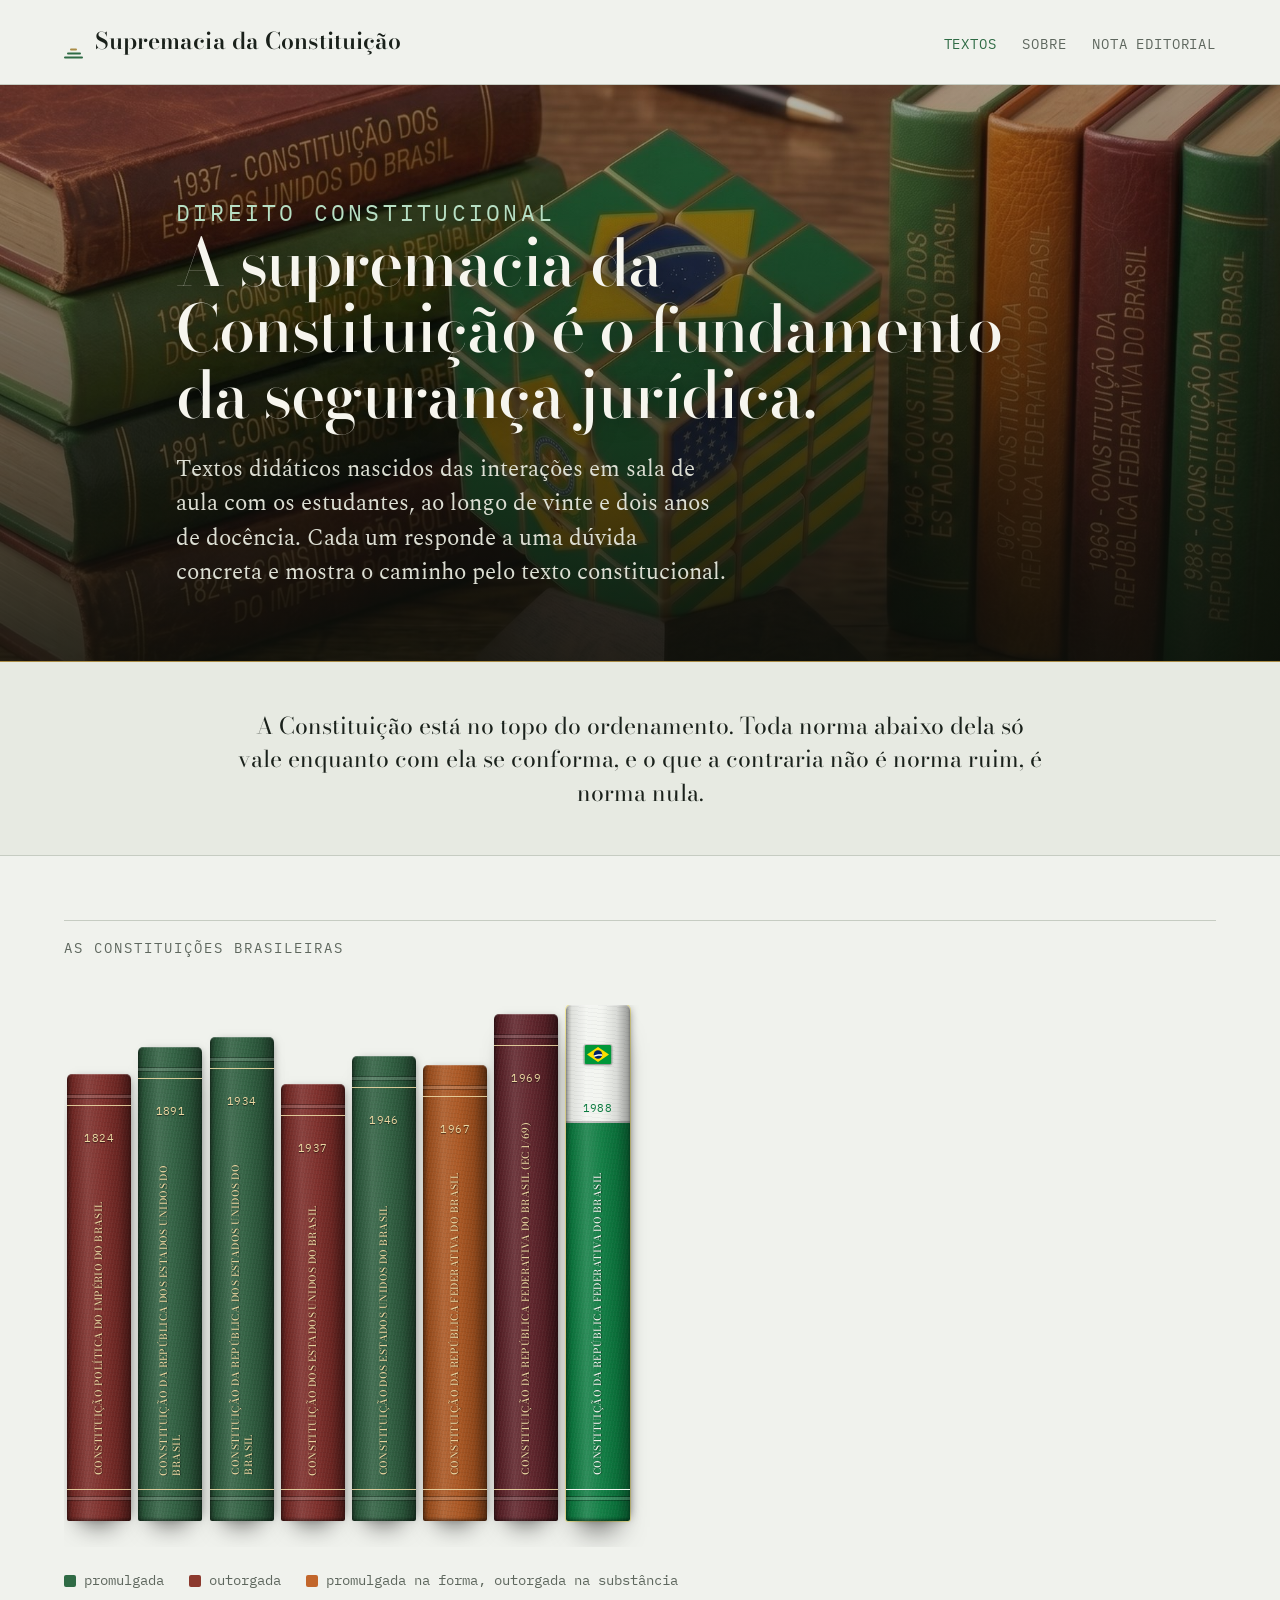
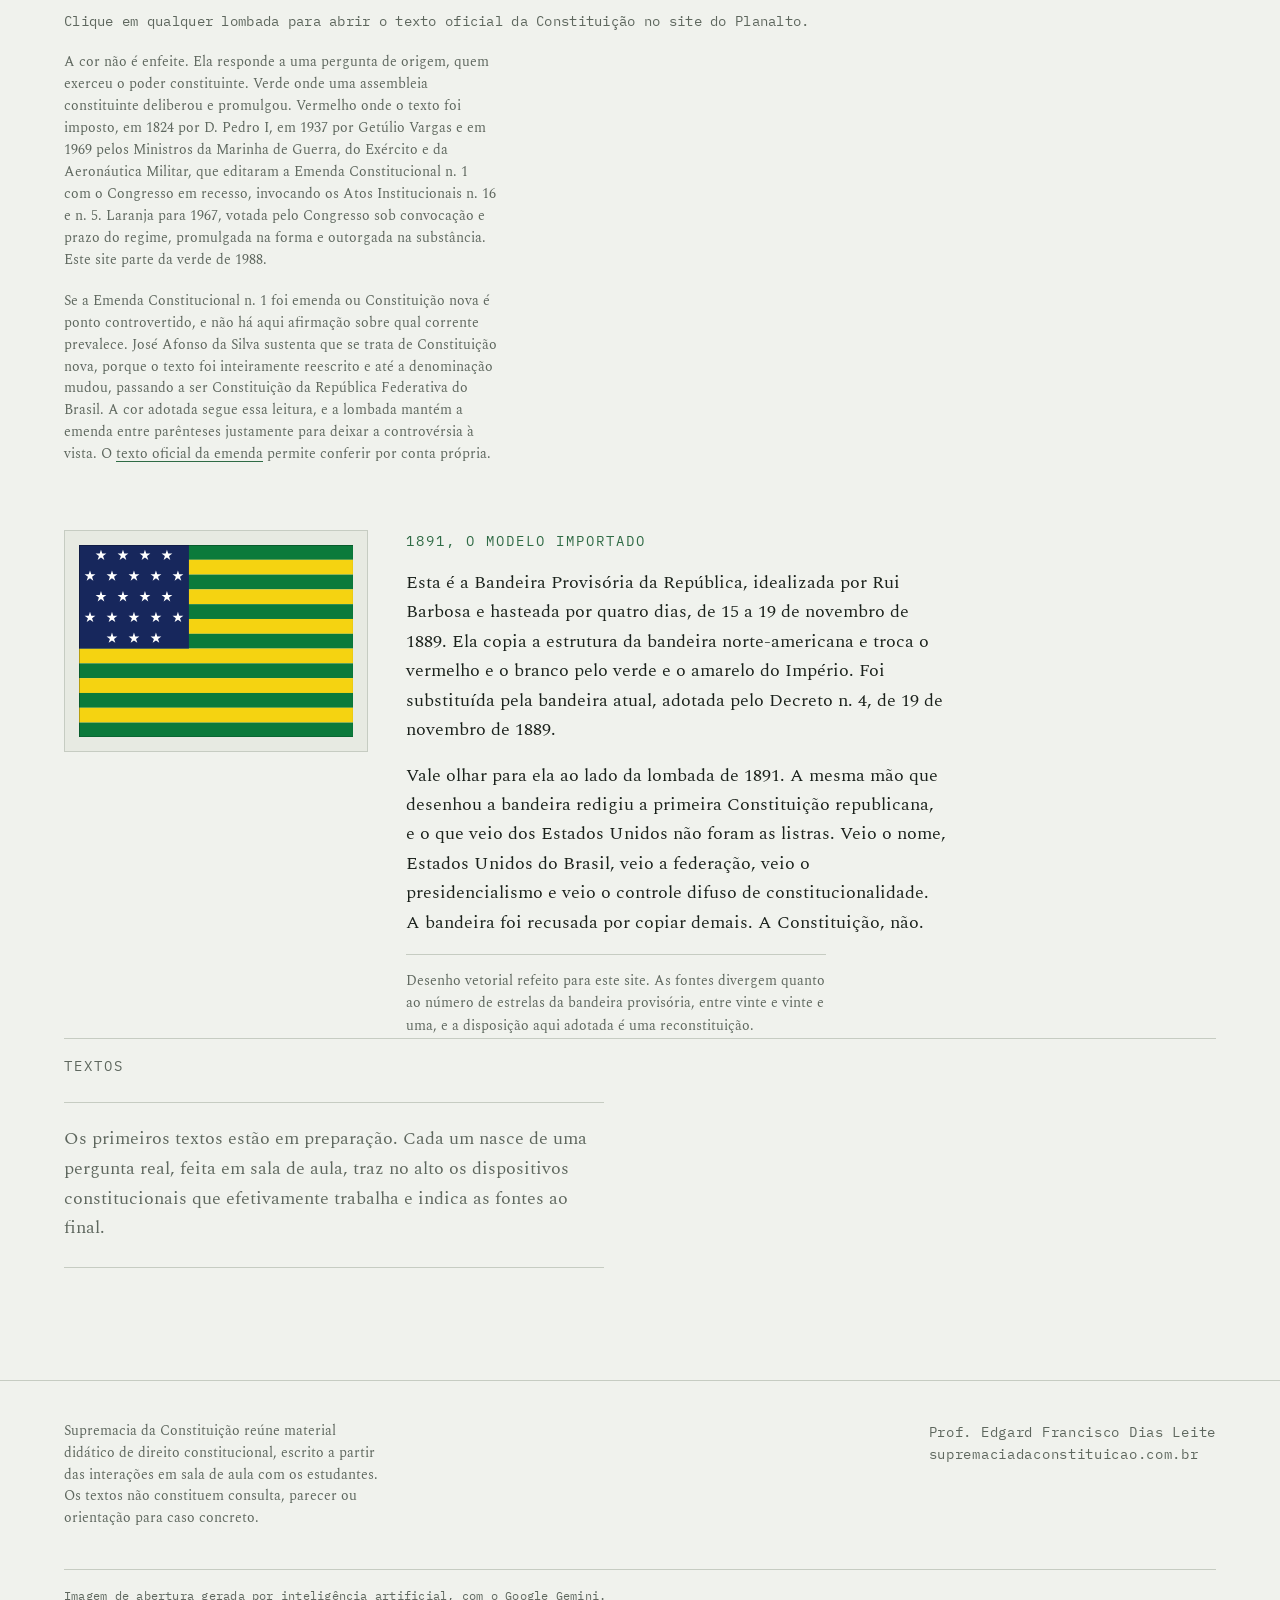
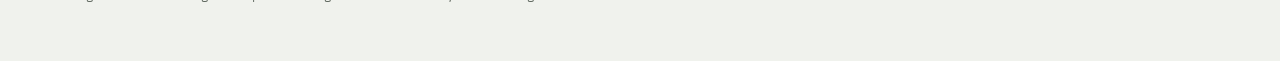
==== commit 80e87f5a: "Bandeira do Brasil completa na lombada de 1988" ====
--- a/index.html
+++ b/index.html
@@ -31,7 +31,7 @@
 <li class="spine spine--promulgada" style="--h:1.01"><a href="https://www.planalto.gov.br/ccivil_03/constituicao/constituicao46.htm" target="_blank" rel="noopener" title="Constituição dos Estados Unidos do Brasil, 1946. Abrir o texto oficial no Planalto"><span class="sp-name">Constituição dos Estados Unidos do Brasil</span></a><span class="sp-year">1946</span></li>
 <li class="spine spine--hibrida" style="--h:.99"><a href="https://www.planalto.gov.br/ccivil_03/constituicao/constituicao67.htm" target="_blank" rel="noopener" title="Constituição da República Federativa do Brasil, 1967. Abrir o texto oficial no Planalto"><span class="sp-name">Constituição da República Federativa do Brasil</span></a><span class="sp-year">1967</span></li>
 <li class="spine spine--outorgada2" style="--h:1.10"><a href="https://www.planalto.gov.br/ccivil_03/constituicao/emendas/emc_anterior1988/emc01-69.htm" target="_blank" rel="noopener" title="Constituição da República Federativa do Brasil (EC 1/69), 1969. Abrir o texto oficial no Planalto"><span class="sp-name">Constituição da República Federativa do Brasil (EC 1/69)</span></a><span class="sp-year">1969</span></li>
-<li class="spine spine--vigente" style="--h:1.12"><i class="sp-flag" aria-hidden="true"></i><a href="https://www.planalto.gov.br/ccivil_03/constituicao/constituicaocompilado.htm" target="_blank" rel="noopener" title="Constituição da República Federativa do Brasil, 1988. Abrir o texto oficial no Planalto"><span class="sp-name">Constituição da República Federativa do Brasil</span></a><span class="sp-year">1988</span></li>
+<li class="spine spine--vigente" style="--h:1.12"><i class="sp-flag" aria-hidden="true"><svg class="flagmini" viewBox="0 0 20 14" width="20" height="14" aria-hidden="true"><defs><clipPath id="bandaBR"><circle cx="10" cy="7" r="3.15"/></clipPath></defs><rect width="20" height="14" fill="#009739"/><path d="M10 1.5 18.1 7 10 12.5 1.9 7Z" fill="#FEDD00"/><circle cx="10" cy="7" r="3.15" fill="#012169"/><path clip-path="url(#bandaBR)" d="M5.0 9.4C7.4 6.6 12.9 6.0 15.1 8.0L15.0 9.0C12.8 7.1 7.4 7.7 5.1 10.4Z" fill="#FFFFFF"/></svg></i><a href="https://www.planalto.gov.br/ccivil_03/constituicao/constituicaocompilado.htm" target="_blank" rel="noopener" title="Constituição da República Federativa do Brasil, 1988. Abrir o texto oficial no Planalto"><span class="sp-name">Constituição da República Federativa do Brasil</span></a><span class="sp-year">1988</span></li>
 </ol>
 <p class="legend">
 <span><i class="key key--promulgada"></i>promulgada</span>
--- a/style.css
+++ b/style.css
@@ -290,20 +290,14 @@
 }
 .spine--vigente::before{display:none}
 .spine--vigente::after{opacity:1}
-.spine--vigente .sp-flag{top:2.5rem}
-.spine--vigente .sp-year{top:5.7rem;color:#0B7A3F;text-shadow:none}
-.spine--vigente a{padding-inline:2.9rem 8.8rem}
 .sp-flag{
-  position:absolute;left:50%;top:5.9rem;z-index:2;pointer-events:none;
-  width:1.5rem;height:1.5rem;translate:-50% -50%;rotate:45deg;
-  background:#FEDD00;border-radius:2px;
-  box-shadow:0 1px 2px rgba(0,0,0,.45),inset 0 0 0 1px rgba(0,0,0,.12);
-}
-.sp-flag::after{
-  content:"";position:absolute;inset:26%;border-radius:50%;
-  background:#1C3F94;rotate:-45deg;
-  box-shadow:inset 0 1px 1px rgba(255,255,255,.25);
-}
+  position:absolute;left:50%;top:2.5rem;z-index:2;pointer-events:none;
+  width:1.7rem;height:1.19rem;translate:-50% 0;
+  border-radius:1.5px;overflow:hidden;
+  box-shadow:0 1px 3px rgba(0,0,0,.35),0 0 0 1px rgba(0,0,0,.16);
+}
+.sp-flag .flagmini{display:block;width:100%;height:100%}
+.spine--vigente .sp-year{top:5.9rem;color:#0B7A3F;text-shadow:none}
 .spine--vigente .sp-name{color:#F4F6F1}
 .shelf-hint{
   margin:1.1rem 0 0;font-family:var(--f-mono);font-size:var(--step--1);
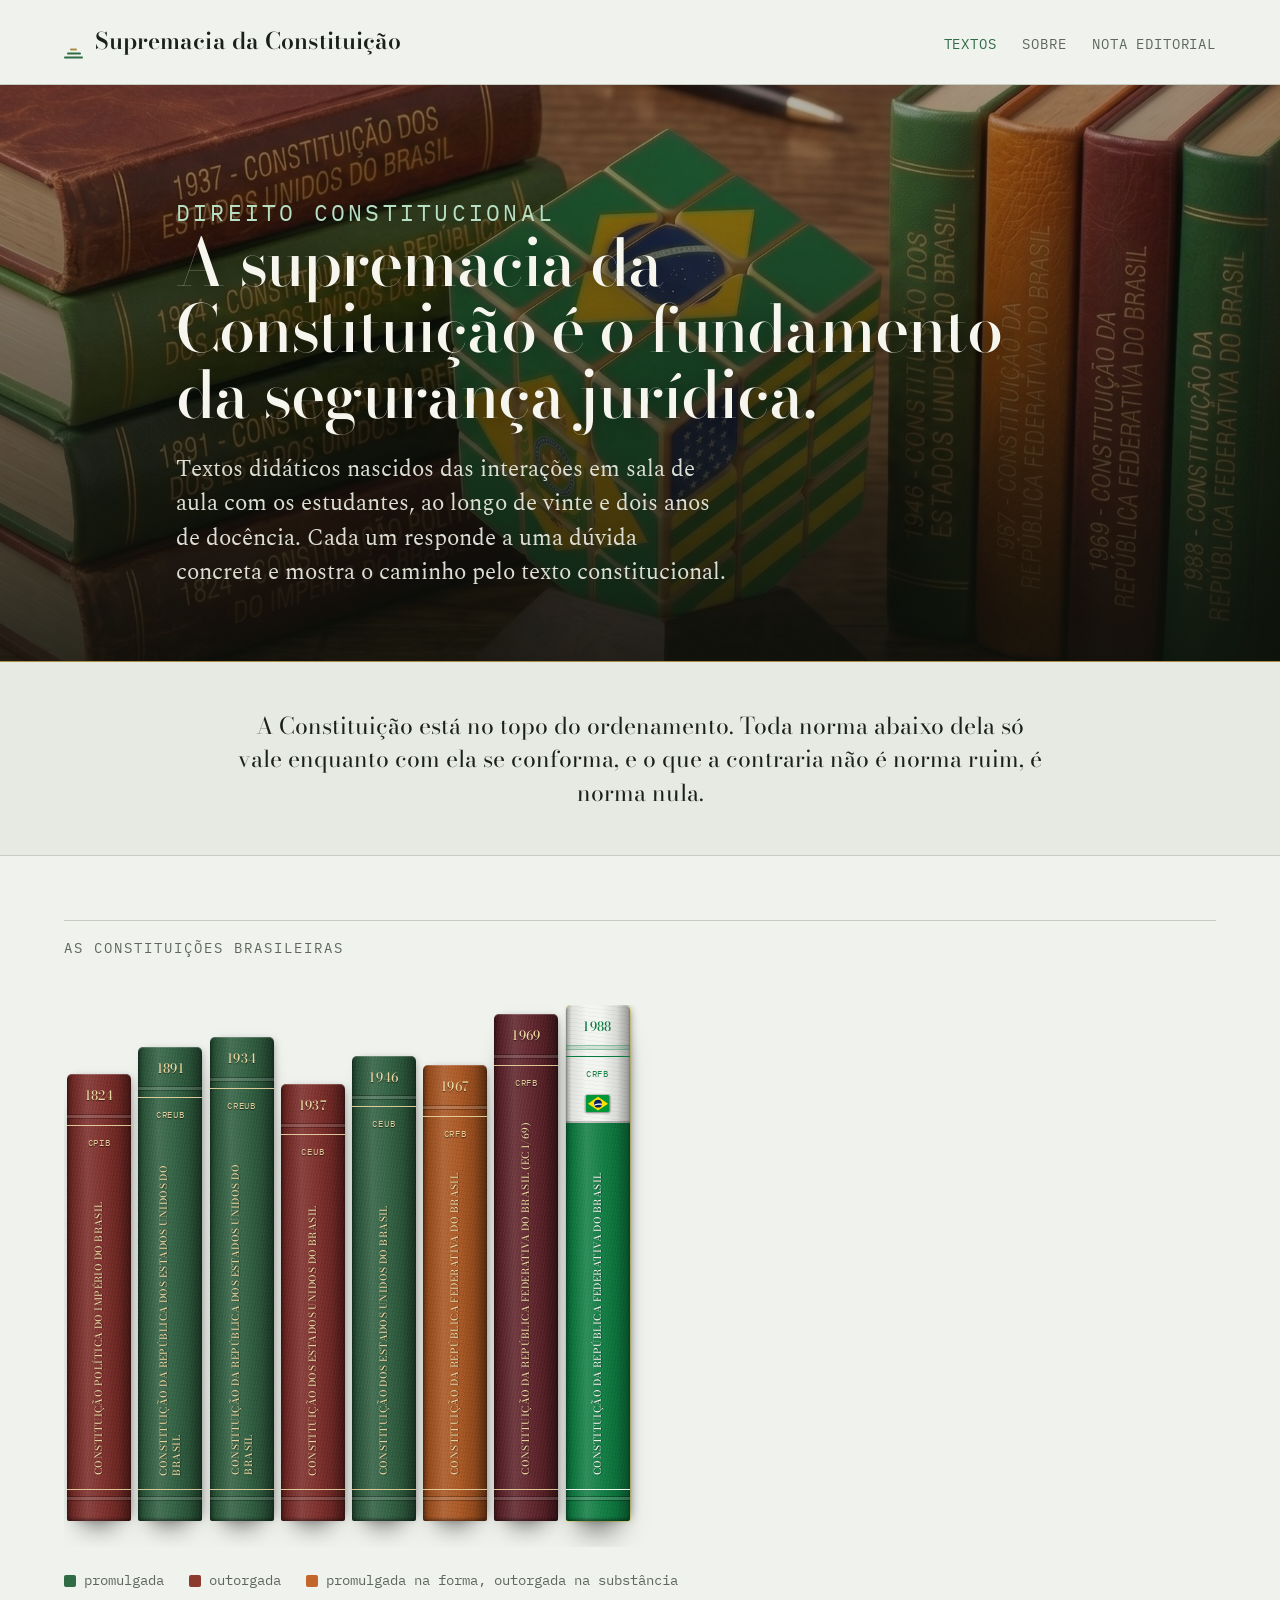
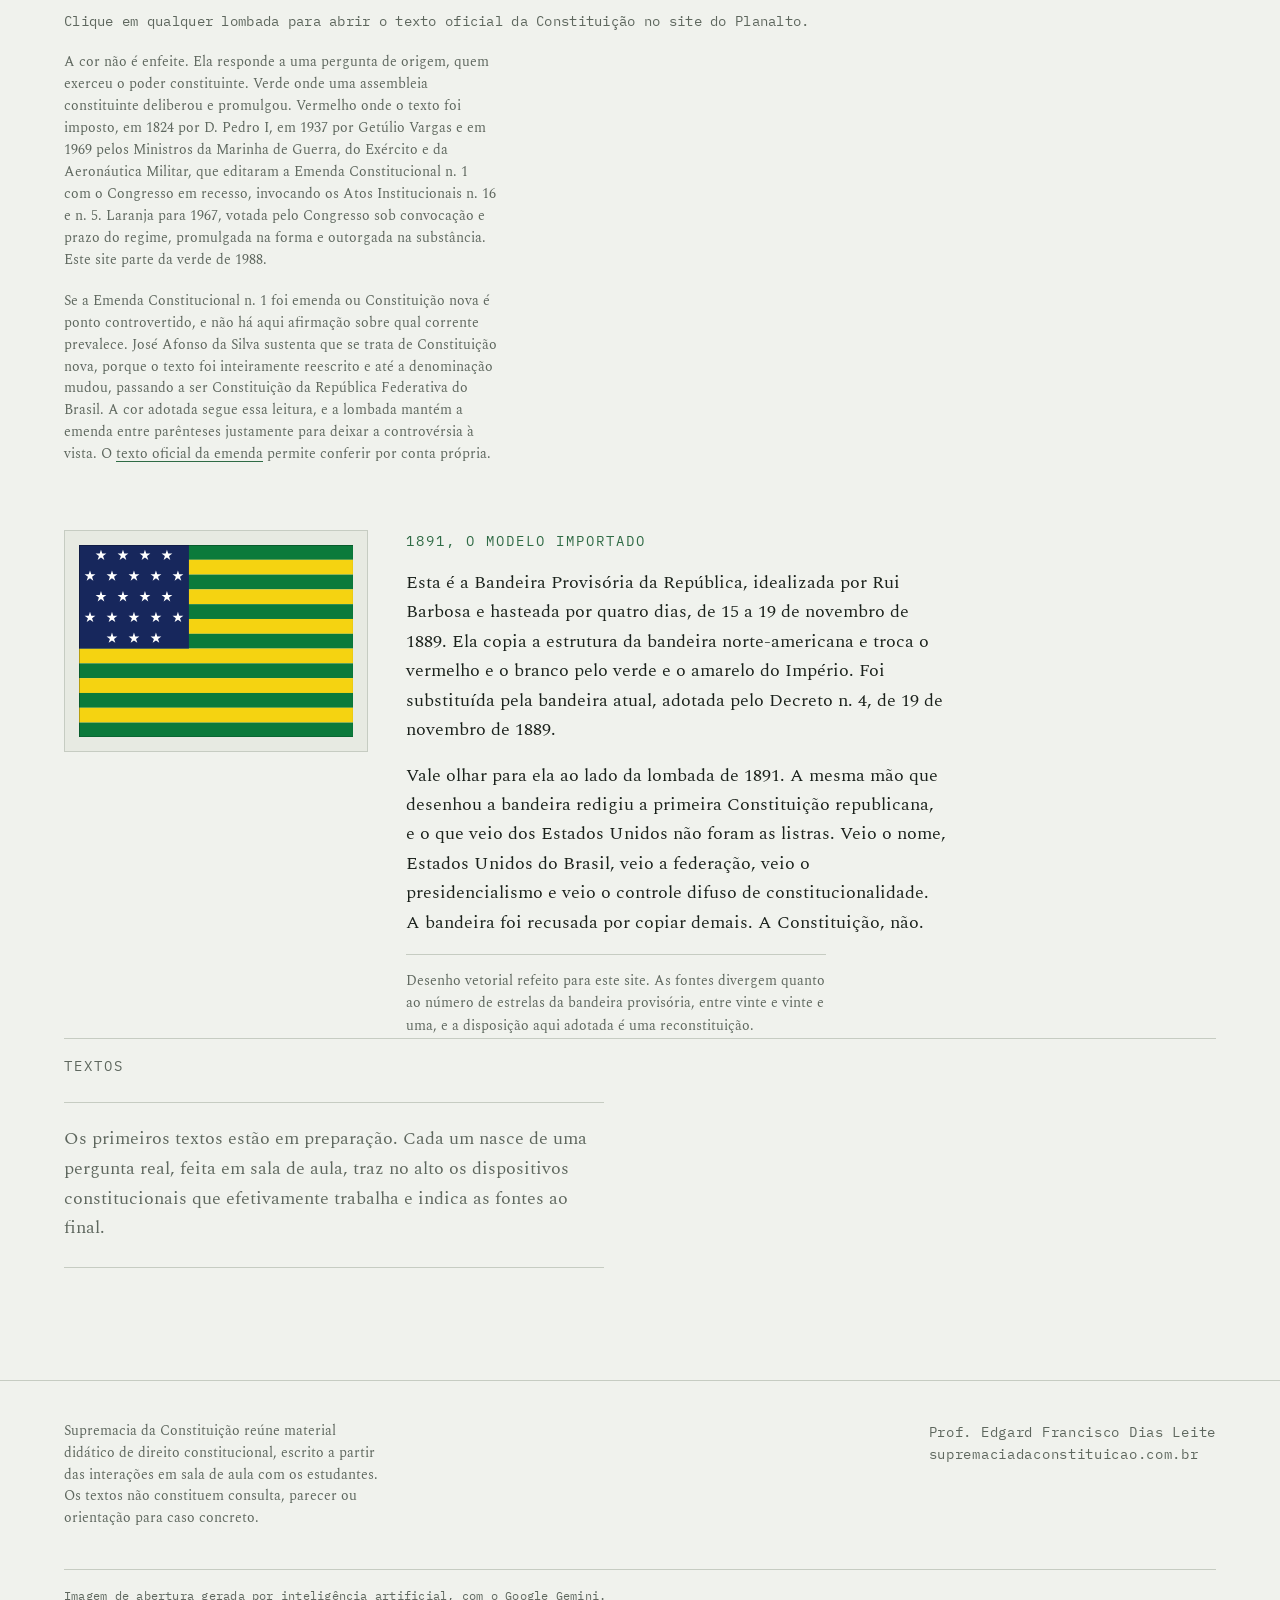
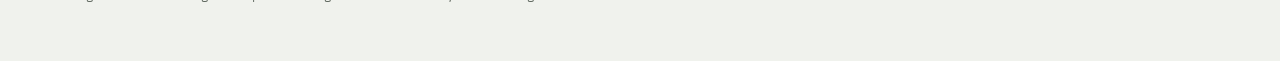
==== commit c2a2c932: "Ano acima da nervura e sigla abaixo, bandeira sob a sigla em 1988" ====
--- a/index.html
+++ b/index.html
@@ -24,14 +24,14 @@
 </div></section><section class="estante"><div class="wrap">
 <p class="section-label">As constituições brasileiras</p>
 <ol class="shelf">
-<li class="spine spine--outorgada" style="--h:.97"><a href="https://www.planalto.gov.br/ccivil_03/constituicao/constituicao24.htm" target="_blank" rel="noopener" title="Constituição Política do Império do Brasil, 1824. Abrir o texto oficial no Planalto"><span class="sp-name">Constituição Política do Império do Brasil</span></a><span class="sp-year">1824</span></li>
-<li class="spine spine--promulgada" style="--h:1.03"><a href="https://www.planalto.gov.br/ccivil_03/constituicao/constituicao91.htm" target="_blank" rel="noopener" title="Constituição da República dos Estados Unidos do Brasil, 1891. Abrir o texto oficial no Planalto"><span class="sp-name">Constituição da República dos Estados Unidos do Brasil</span></a><span class="sp-year">1891</span></li>
-<li class="spine spine--promulgada" style="--h:1.05"><a href="https://www.planalto.gov.br/ccivil_03/constituicao/constituicao34.htm" target="_blank" rel="noopener" title="Constituição da República dos Estados Unidos do Brasil, 1934. Abrir o texto oficial no Planalto"><span class="sp-name">Constituição da República dos Estados Unidos do Brasil</span></a><span class="sp-year">1934</span></li>
-<li class="spine spine--outorgada" style="--h:.95"><a href="https://www.planalto.gov.br/ccivil_03/constituicao/constituicao37.htm" target="_blank" rel="noopener" title="Constituição dos Estados Unidos do Brasil, 1937. Abrir o texto oficial no Planalto"><span class="sp-name">Constituição dos Estados Unidos do Brasil</span></a><span class="sp-year">1937</span></li>
-<li class="spine spine--promulgada" style="--h:1.01"><a href="https://www.planalto.gov.br/ccivil_03/constituicao/constituicao46.htm" target="_blank" rel="noopener" title="Constituição dos Estados Unidos do Brasil, 1946. Abrir o texto oficial no Planalto"><span class="sp-name">Constituição dos Estados Unidos do Brasil</span></a><span class="sp-year">1946</span></li>
-<li class="spine spine--hibrida" style="--h:.99"><a href="https://www.planalto.gov.br/ccivil_03/constituicao/constituicao67.htm" target="_blank" rel="noopener" title="Constituição da República Federativa do Brasil, 1967. Abrir o texto oficial no Planalto"><span class="sp-name">Constituição da República Federativa do Brasil</span></a><span class="sp-year">1967</span></li>
-<li class="spine spine--outorgada2" style="--h:1.10"><a href="https://www.planalto.gov.br/ccivil_03/constituicao/emendas/emc_anterior1988/emc01-69.htm" target="_blank" rel="noopener" title="Constituição da República Federativa do Brasil (EC 1/69), 1969. Abrir o texto oficial no Planalto"><span class="sp-name">Constituição da República Federativa do Brasil (EC 1/69)</span></a><span class="sp-year">1969</span></li>
-<li class="spine spine--vigente" style="--h:1.12"><i class="sp-flag" aria-hidden="true"><svg class="flagmini" viewBox="0 0 20 14" width="20" height="14" aria-hidden="true"><defs><clipPath id="bandaBR"><circle cx="10" cy="7" r="3.15"/></clipPath></defs><rect width="20" height="14" fill="#009739"/><path d="M10 1.5 18.1 7 10 12.5 1.9 7Z" fill="#FEDD00"/><circle cx="10" cy="7" r="3.15" fill="#012169"/><path clip-path="url(#bandaBR)" d="M5.0 9.4C7.4 6.6 12.9 6.0 15.1 8.0L15.0 9.0C12.8 7.1 7.4 7.7 5.1 10.4Z" fill="#FFFFFF"/></svg></i><a href="https://www.planalto.gov.br/ccivil_03/constituicao/constituicaocompilado.htm" target="_blank" rel="noopener" title="Constituição da República Federativa do Brasil, 1988. Abrir o texto oficial no Planalto"><span class="sp-name">Constituição da República Federativa do Brasil</span></a><span class="sp-year">1988</span></li>
+<li class="spine spine--outorgada" style="--h:.97"><a href="https://www.planalto.gov.br/ccivil_03/constituicao/constituicao24.htm" target="_blank" rel="noopener" title="Constituição Política do Império do Brasil, 1824. Abrir o texto oficial no Planalto"><span class="sp-name">Constituição Política do Império do Brasil</span></a><span class="sp-year">1824</span><span class="sp-sigla">CPIB</span></li>
+<li class="spine spine--promulgada" style="--h:1.03"><a href="https://www.planalto.gov.br/ccivil_03/constituicao/constituicao91.htm" target="_blank" rel="noopener" title="Constituição da República dos Estados Unidos do Brasil, 1891. Abrir o texto oficial no Planalto"><span class="sp-name">Constituição da República dos Estados Unidos do Brasil</span></a><span class="sp-year">1891</span><span class="sp-sigla">CREUB</span></li>
+<li class="spine spine--promulgada" style="--h:1.05"><a href="https://www.planalto.gov.br/ccivil_03/constituicao/constituicao34.htm" target="_blank" rel="noopener" title="Constituição da República dos Estados Unidos do Brasil, 1934. Abrir o texto oficial no Planalto"><span class="sp-name">Constituição da República dos Estados Unidos do Brasil</span></a><span class="sp-year">1934</span><span class="sp-sigla">CREUB</span></li>
+<li class="spine spine--outorgada" style="--h:.95"><a href="https://www.planalto.gov.br/ccivil_03/constituicao/constituicao37.htm" target="_blank" rel="noopener" title="Constituição dos Estados Unidos do Brasil, 1937. Abrir o texto oficial no Planalto"><span class="sp-name">Constituição dos Estados Unidos do Brasil</span></a><span class="sp-year">1937</span><span class="sp-sigla">CEUB</span></li>
+<li class="spine spine--promulgada" style="--h:1.01"><a href="https://www.planalto.gov.br/ccivil_03/constituicao/constituicao46.htm" target="_blank" rel="noopener" title="Constituição dos Estados Unidos do Brasil, 1946. Abrir o texto oficial no Planalto"><span class="sp-name">Constituição dos Estados Unidos do Brasil</span></a><span class="sp-year">1946</span><span class="sp-sigla">CEUB</span></li>
+<li class="spine spine--hibrida" style="--h:.99"><a href="https://www.planalto.gov.br/ccivil_03/constituicao/constituicao67.htm" target="_blank" rel="noopener" title="Constituição da República Federativa do Brasil, 1967. Abrir o texto oficial no Planalto"><span class="sp-name">Constituição da República Federativa do Brasil</span></a><span class="sp-year">1967</span><span class="sp-sigla">CRFB</span></li>
+<li class="spine spine--outorgada2" style="--h:1.10"><a href="https://www.planalto.gov.br/ccivil_03/constituicao/emendas/emc_anterior1988/emc01-69.htm" target="_blank" rel="noopener" title="Constituição da República Federativa do Brasil (EC 1/69), 1969. Abrir o texto oficial no Planalto"><span class="sp-name">Constituição da República Federativa do Brasil (EC 1/69)</span></a><span class="sp-year">1969</span><span class="sp-sigla">CRFB</span></li>
+<li class="spine spine--vigente" style="--h:1.12"><i class="sp-flag" aria-hidden="true"><svg class="flagmini" viewBox="0 0 20 14" width="20" height="14" aria-hidden="true"><defs><clipPath id="bandaBR"><circle cx="10" cy="7" r="3.15"/></clipPath></defs><rect width="20" height="14" fill="#009739"/><path d="M10 1.5 18.1 7 10 12.5 1.9 7Z" fill="#FEDD00"/><circle cx="10" cy="7" r="3.15" fill="#012169"/><path clip-path="url(#bandaBR)" d="M5.0 9.4C7.4 6.6 12.9 6.0 15.1 8.0L15.0 9.0C12.8 7.1 7.4 7.7 5.1 10.4Z" fill="#FFFFFF"/></svg></i><a href="https://www.planalto.gov.br/ccivil_03/constituicao/constituicaocompilado.htm" target="_blank" rel="noopener" title="Constituição da República Federativa do Brasil, 1988. Abrir o texto oficial no Planalto"><span class="sp-name">Constituição da República Federativa do Brasil</span></a><span class="sp-year">1988</span><span class="sp-sigla">CRFB</span></li>
 </ol>
 <p class="legend">
 <span><i class="key key--promulgada"></i>promulgada</span>
--- a/style.css
+++ b/style.css
@@ -237,13 +237,13 @@
     rgba(0,0,0,0) 18px 38px);
   opacity:.9;
 }
-.spine::before{top:14px}
+.spine::before{top:2.1rem}
 .spine::after{bottom:14px;rotate:180deg}
 .spine a{
   position:absolute;inset:0;z-index:1;
   display:flex;align-items:center;justify-content:space-between;
   writing-mode:vertical-rl;rotate:180deg;
-  padding-inline:2.9rem 5.6rem;padding-block:.28rem;box-sizing:border-box;
+  padding-inline:2.9rem 6.1rem;padding-block:.28rem;box-sizing:border-box;
   text-decoration:none;color:var(--foil);
   text-shadow:0 1px 1px rgba(0,0,0,.55);
 }
@@ -252,11 +252,20 @@
   font-size:clamp(.52rem,.92vw,.62rem);letter-spacing:.045em;text-transform:uppercase;
   line-height:1.34;flex:0 1 auto;min-inline-size:0;
 }
+.sp-year,.sp-sigla{
+  position:absolute;inset-inline:0;z-index:2;pointer-events:none;
+  writing-mode:horizontal-tb;text-align:center;
+  color:var(--foil);text-shadow:0 1px 1px rgba(0,0,0,.55);
+}
 .sp-year{
-  position:absolute;inset-inline:0;top:3.5rem;z-index:2;pointer-events:none;
-  writing-mode:horizontal-tb;text-align:center;
-  font-family:var(--f-mono);font-size:clamp(.56rem,.95vw,.66rem);letter-spacing:.04em;
-  color:var(--foil);text-shadow:0 1px 1px rgba(0,0,0,.55);
+  top:.75rem;
+  font-family:var(--f-display);font-weight:500;
+  font-size:clamp(.66rem,1.1vw,.8rem);letter-spacing:.02em;
+}
+.sp-sigla{
+  top:3.85rem;
+  font-family:var(--f-mono);font-size:clamp(.46rem,.78vw,.55rem);letter-spacing:.09em;
+  opacity:.92;
 }
 
 .spine:hover,.spine:focus-within{transform:translateY(-9px);filter:brightness(1.07) saturate(1.05)}
@@ -288,16 +297,27 @@
     0 22px 30px -16px rgba(0,0,0,.75),
     0 0 0 1px rgba(254,221,0,.35);
 }
-.spine--vigente::before{display:none}
+.spine--vigente::before{
+  top:2.1rem;opacity:1;
+  background:linear-gradient(180deg,
+    rgba(0,0,0,0) 0 6px,
+    rgba(11,122,63,.42) 6px 7px,
+    rgba(11,122,63,.14) 7px 10px,
+    rgba(11,122,63,.42) 10px 11px,
+    rgba(0,0,0,0) 11px 17px,
+    #0B7A3F 17px 18px,
+    rgba(0,0,0,0) 18px 38px);
+}
 .spine--vigente::after{opacity:1}
 .sp-flag{
-  position:absolute;left:50%;top:2.5rem;z-index:2;pointer-events:none;
-  width:1.7rem;height:1.19rem;translate:-50% 0;
+  position:absolute;left:50%;top:5.6rem;z-index:2;pointer-events:none;
+  width:1.55rem;height:1.085rem;translate:-50% 0;
   border-radius:1.5px;overflow:hidden;
   box-shadow:0 1px 3px rgba(0,0,0,.35),0 0 0 1px rgba(0,0,0,.16);
 }
 .sp-flag .flagmini{display:block;width:100%;height:100%}
-.spine--vigente .sp-year{top:5.9rem;color:#0B7A3F;text-shadow:none}
+.spine--vigente a{padding-inline:2.9rem 8.6rem}
+.spine--vigente .sp-year,.spine--vigente .sp-sigla{color:#0B7A3F;text-shadow:none}
 .spine--vigente .sp-name{color:#F4F6F1}
 .shelf-hint{
   margin:1.1rem 0 0;font-family:var(--f-mono);font-size:var(--step--1);
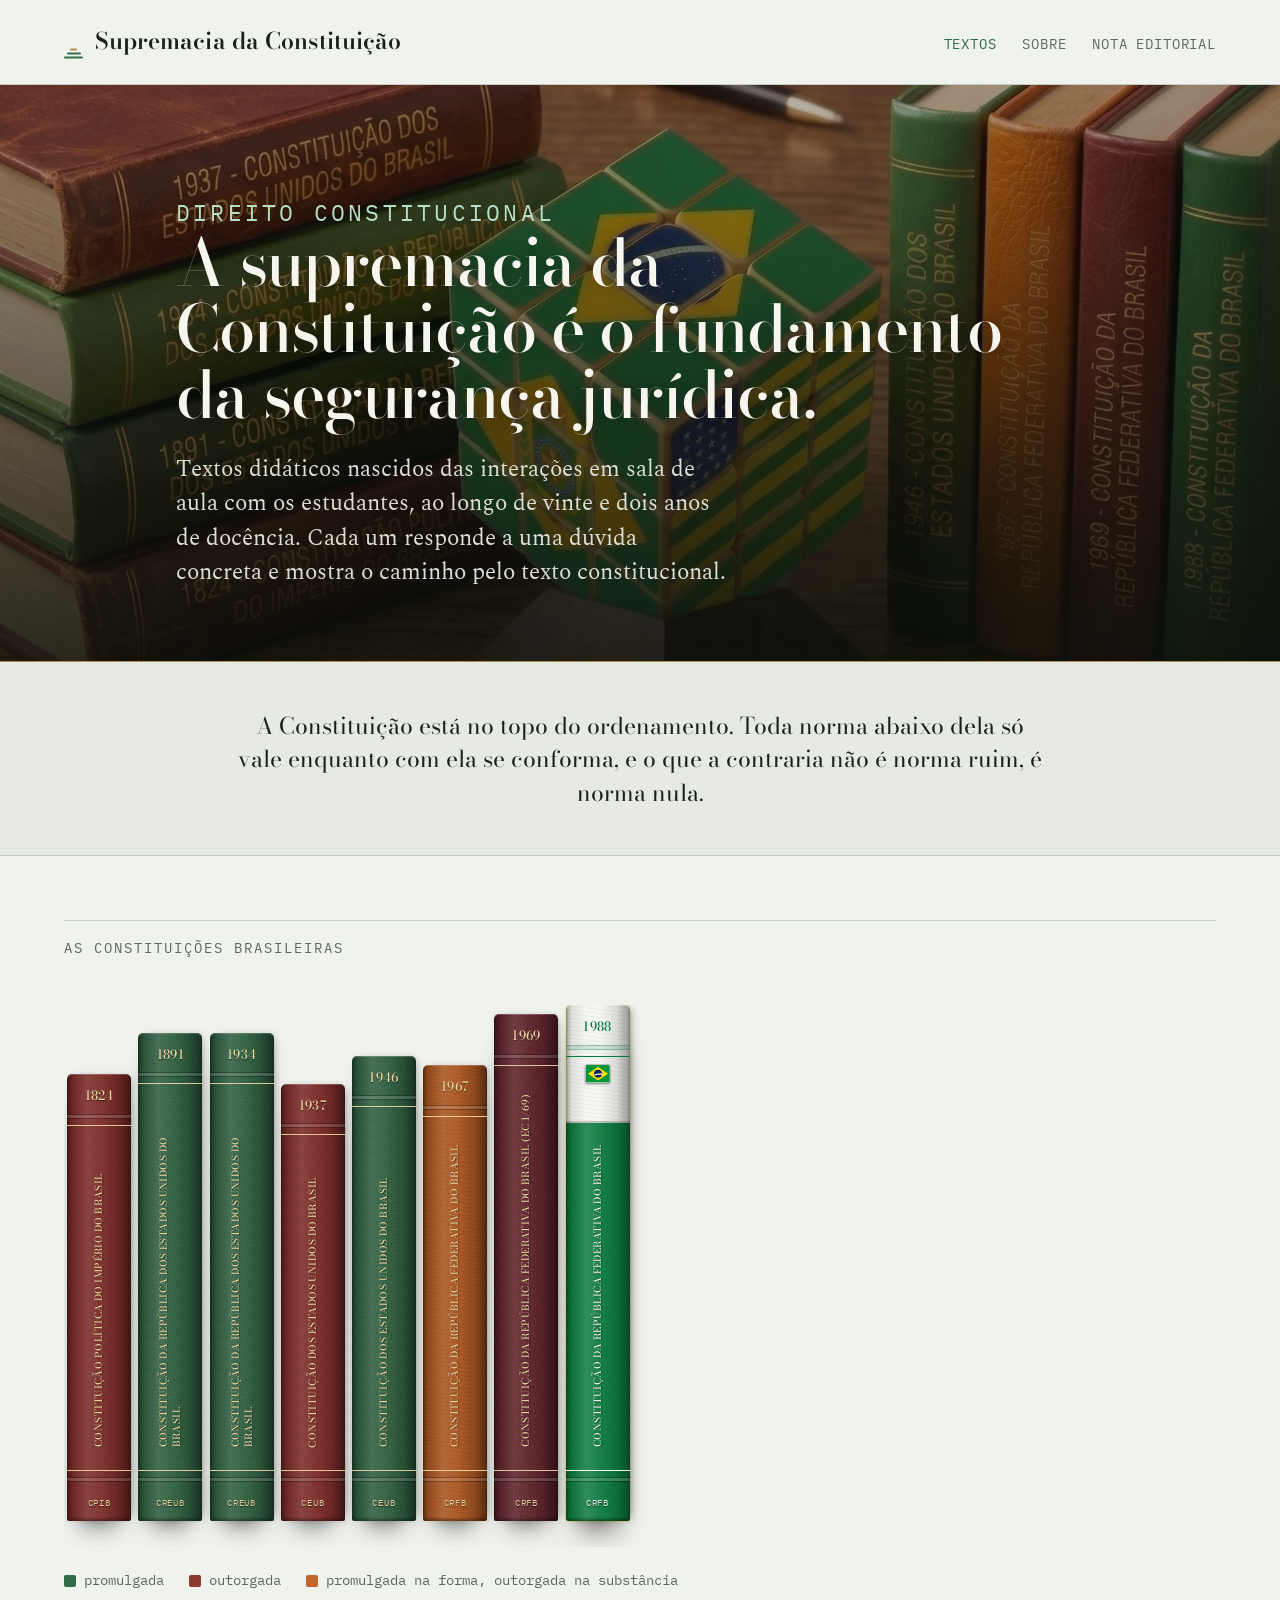
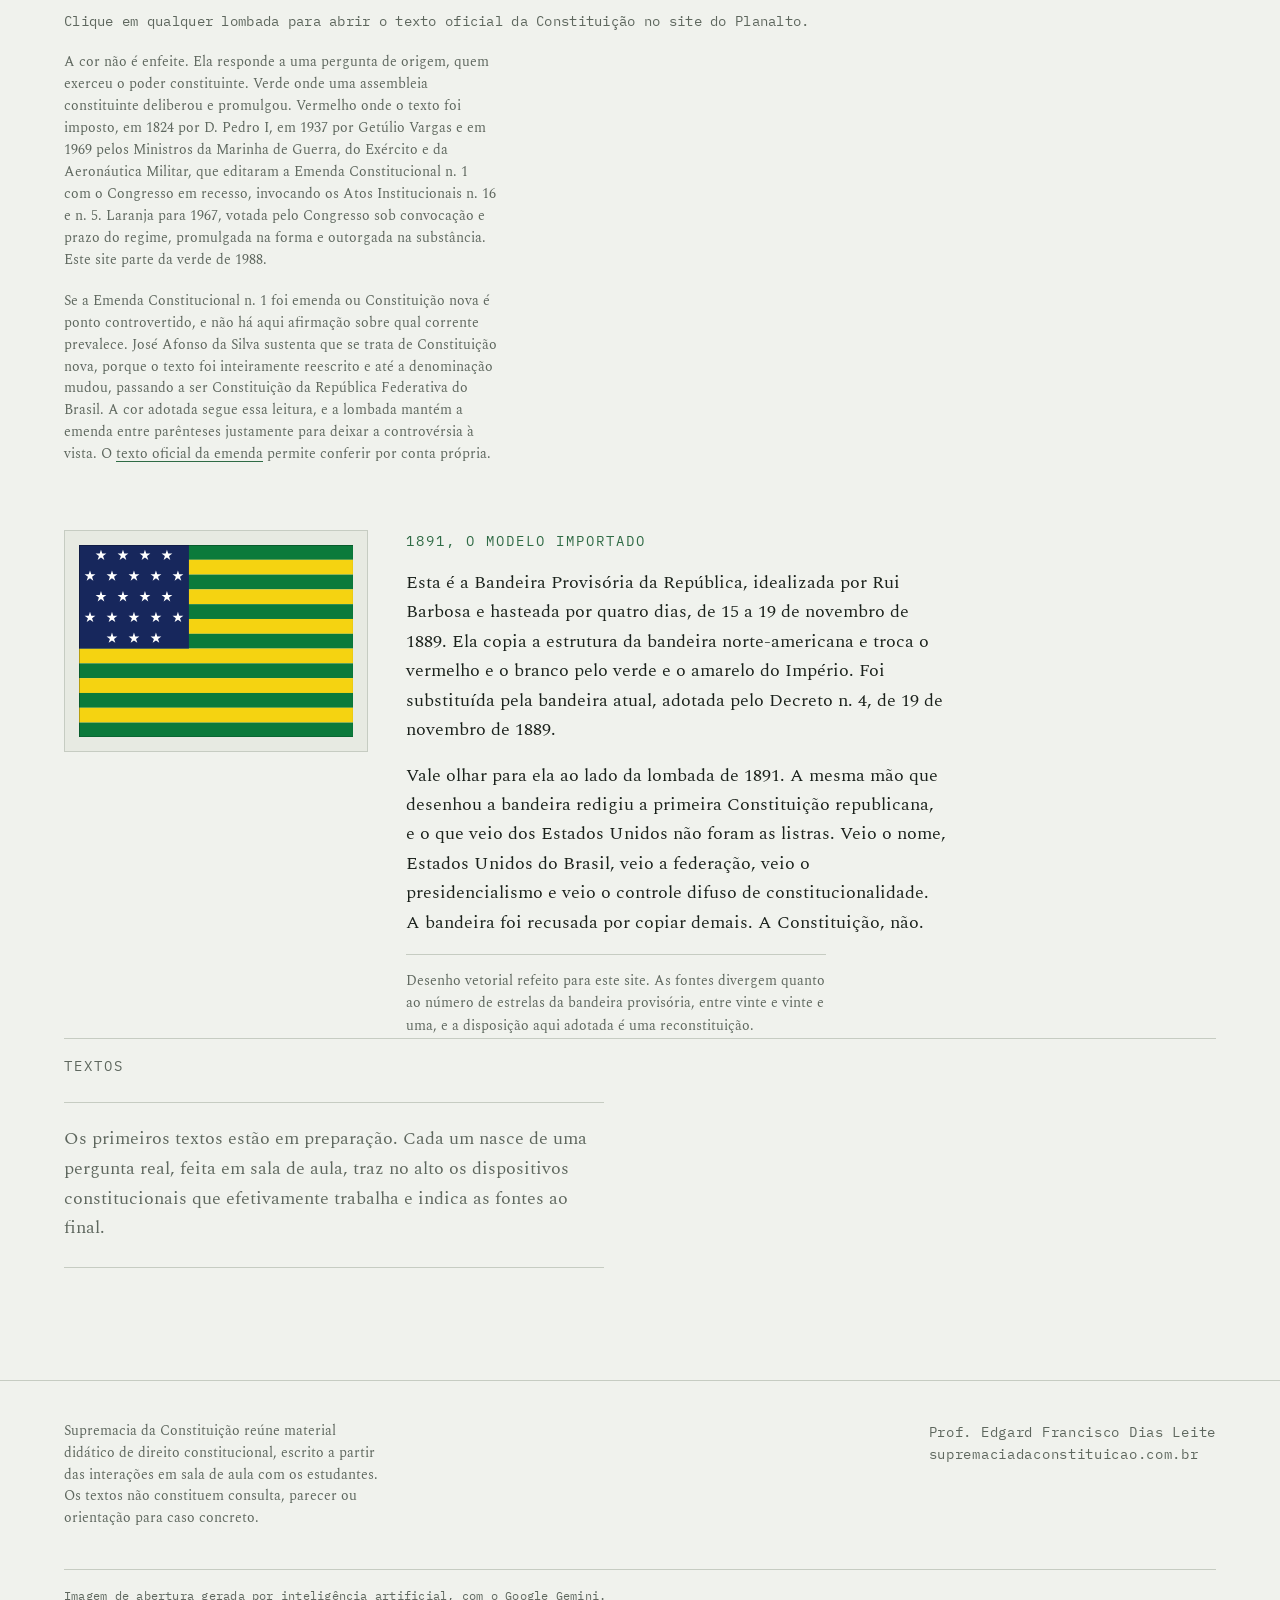
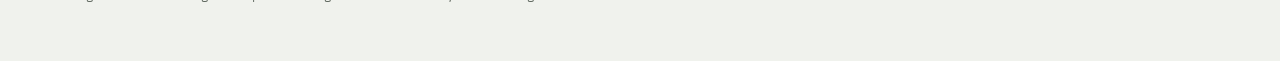
==== commit dae0d33b: "Sigla no pe da lombada, abaixo da nervura" ====
--- a/index.html
+++ b/index.html
@@ -25,8 +25,8 @@
 <p class="section-label">As constituições brasileiras</p>
 <ol class="shelf">
 <li class="spine spine--outorgada" style="--h:.97"><a href="https://www.planalto.gov.br/ccivil_03/constituicao/constituicao24.htm" target="_blank" rel="noopener" title="Constituição Política do Império do Brasil, 1824. Abrir o texto oficial no Planalto"><span class="sp-name">Constituição Política do Império do Brasil</span></a><span class="sp-year">1824</span><span class="sp-sigla">CPIB</span></li>
-<li class="spine spine--promulgada" style="--h:1.03"><a href="https://www.planalto.gov.br/ccivil_03/constituicao/constituicao91.htm" target="_blank" rel="noopener" title="Constituição da República dos Estados Unidos do Brasil, 1891. Abrir o texto oficial no Planalto"><span class="sp-name">Constituição da República dos Estados Unidos do Brasil</span></a><span class="sp-year">1891</span><span class="sp-sigla">CREUB</span></li>
-<li class="spine spine--promulgada" style="--h:1.05"><a href="https://www.planalto.gov.br/ccivil_03/constituicao/constituicao34.htm" target="_blank" rel="noopener" title="Constituição da República dos Estados Unidos do Brasil, 1934. Abrir o texto oficial no Planalto"><span class="sp-name">Constituição da República dos Estados Unidos do Brasil</span></a><span class="sp-year">1934</span><span class="sp-sigla">CREUB</span></li>
+<li class="spine spine--promulgada" style="--h:1.06"><a href="https://www.planalto.gov.br/ccivil_03/constituicao/constituicao91.htm" target="_blank" rel="noopener" title="Constituição da República dos Estados Unidos do Brasil, 1891. Abrir o texto oficial no Planalto"><span class="sp-name">Constituição da República dos Estados Unidos do Brasil</span></a><span class="sp-year">1891</span><span class="sp-sigla">CREUB</span></li>
+<li class="spine spine--promulgada" style="--h:1.06"><a href="https://www.planalto.gov.br/ccivil_03/constituicao/constituicao34.htm" target="_blank" rel="noopener" title="Constituição da República dos Estados Unidos do Brasil, 1934. Abrir o texto oficial no Planalto"><span class="sp-name">Constituição da República dos Estados Unidos do Brasil</span></a><span class="sp-year">1934</span><span class="sp-sigla">CREUB</span></li>
 <li class="spine spine--outorgada" style="--h:.95"><a href="https://www.planalto.gov.br/ccivil_03/constituicao/constituicao37.htm" target="_blank" rel="noopener" title="Constituição dos Estados Unidos do Brasil, 1937. Abrir o texto oficial no Planalto"><span class="sp-name">Constituição dos Estados Unidos do Brasil</span></a><span class="sp-year">1937</span><span class="sp-sigla">CEUB</span></li>
 <li class="spine spine--promulgada" style="--h:1.01"><a href="https://www.planalto.gov.br/ccivil_03/constituicao/constituicao46.htm" target="_blank" rel="noopener" title="Constituição dos Estados Unidos do Brasil, 1946. Abrir o texto oficial no Planalto"><span class="sp-name">Constituição dos Estados Unidos do Brasil</span></a><span class="sp-year">1946</span><span class="sp-sigla">CEUB</span></li>
 <li class="spine spine--hibrida" style="--h:.99"><a href="https://www.planalto.gov.br/ccivil_03/constituicao/constituicao67.htm" target="_blank" rel="noopener" title="Constituição da República Federativa do Brasil, 1967. Abrir o texto oficial no Planalto"><span class="sp-name">Constituição da República Federativa do Brasil</span></a><span class="sp-year">1967</span><span class="sp-sigla">CRFB</span></li>
--- a/style.css
+++ b/style.css
@@ -238,12 +238,12 @@
   opacity:.9;
 }
 .spine::before{top:2.1rem}
-.spine::after{bottom:14px;rotate:180deg}
+.spine::after{bottom:2.1rem;rotate:180deg}
 .spine a{
   position:absolute;inset:0;z-index:1;
   display:flex;align-items:center;justify-content:space-between;
   writing-mode:vertical-rl;rotate:180deg;
-  padding-inline:2.9rem 6.1rem;padding-block:.28rem;box-sizing:border-box;
+  padding-inline:4.6rem 4.3rem;padding-block:.28rem;box-sizing:border-box;
   text-decoration:none;color:var(--foil);
   text-shadow:0 1px 1px rgba(0,0,0,.55);
 }
@@ -263,7 +263,7 @@
   font-size:clamp(.66rem,1.1vw,.8rem);letter-spacing:.02em;
 }
 .sp-sigla{
-  top:3.85rem;
+  top:auto;bottom:.7rem;
   font-family:var(--f-mono);font-size:clamp(.46rem,.78vw,.55rem);letter-spacing:.09em;
   opacity:.92;
 }
@@ -310,14 +310,14 @@
 }
 .spine--vigente::after{opacity:1}
 .sp-flag{
-  position:absolute;left:50%;top:5.6rem;z-index:2;pointer-events:none;
+  position:absolute;left:50%;top:3.75rem;z-index:2;pointer-events:none;
   width:1.55rem;height:1.085rem;translate:-50% 0;
   border-radius:1.5px;overflow:hidden;
   box-shadow:0 1px 3px rgba(0,0,0,.35),0 0 0 1px rgba(0,0,0,.16);
 }
 .sp-flag .flagmini{display:block;width:100%;height:100%}
-.spine--vigente a{padding-inline:2.9rem 8.6rem}
-.spine--vigente .sp-year,.spine--vigente .sp-sigla{color:#0B7A3F;text-shadow:none}
+.spine--vigente a{padding-inline:4.6rem 8.6rem}
+.spine--vigente .sp-year{color:#0B7A3F;text-shadow:none}
 .spine--vigente .sp-name{color:#F4F6F1}
 .shelf-hint{
   margin:1.1rem 0 0;font-family:var(--f-mono);font-size:var(--step--1);
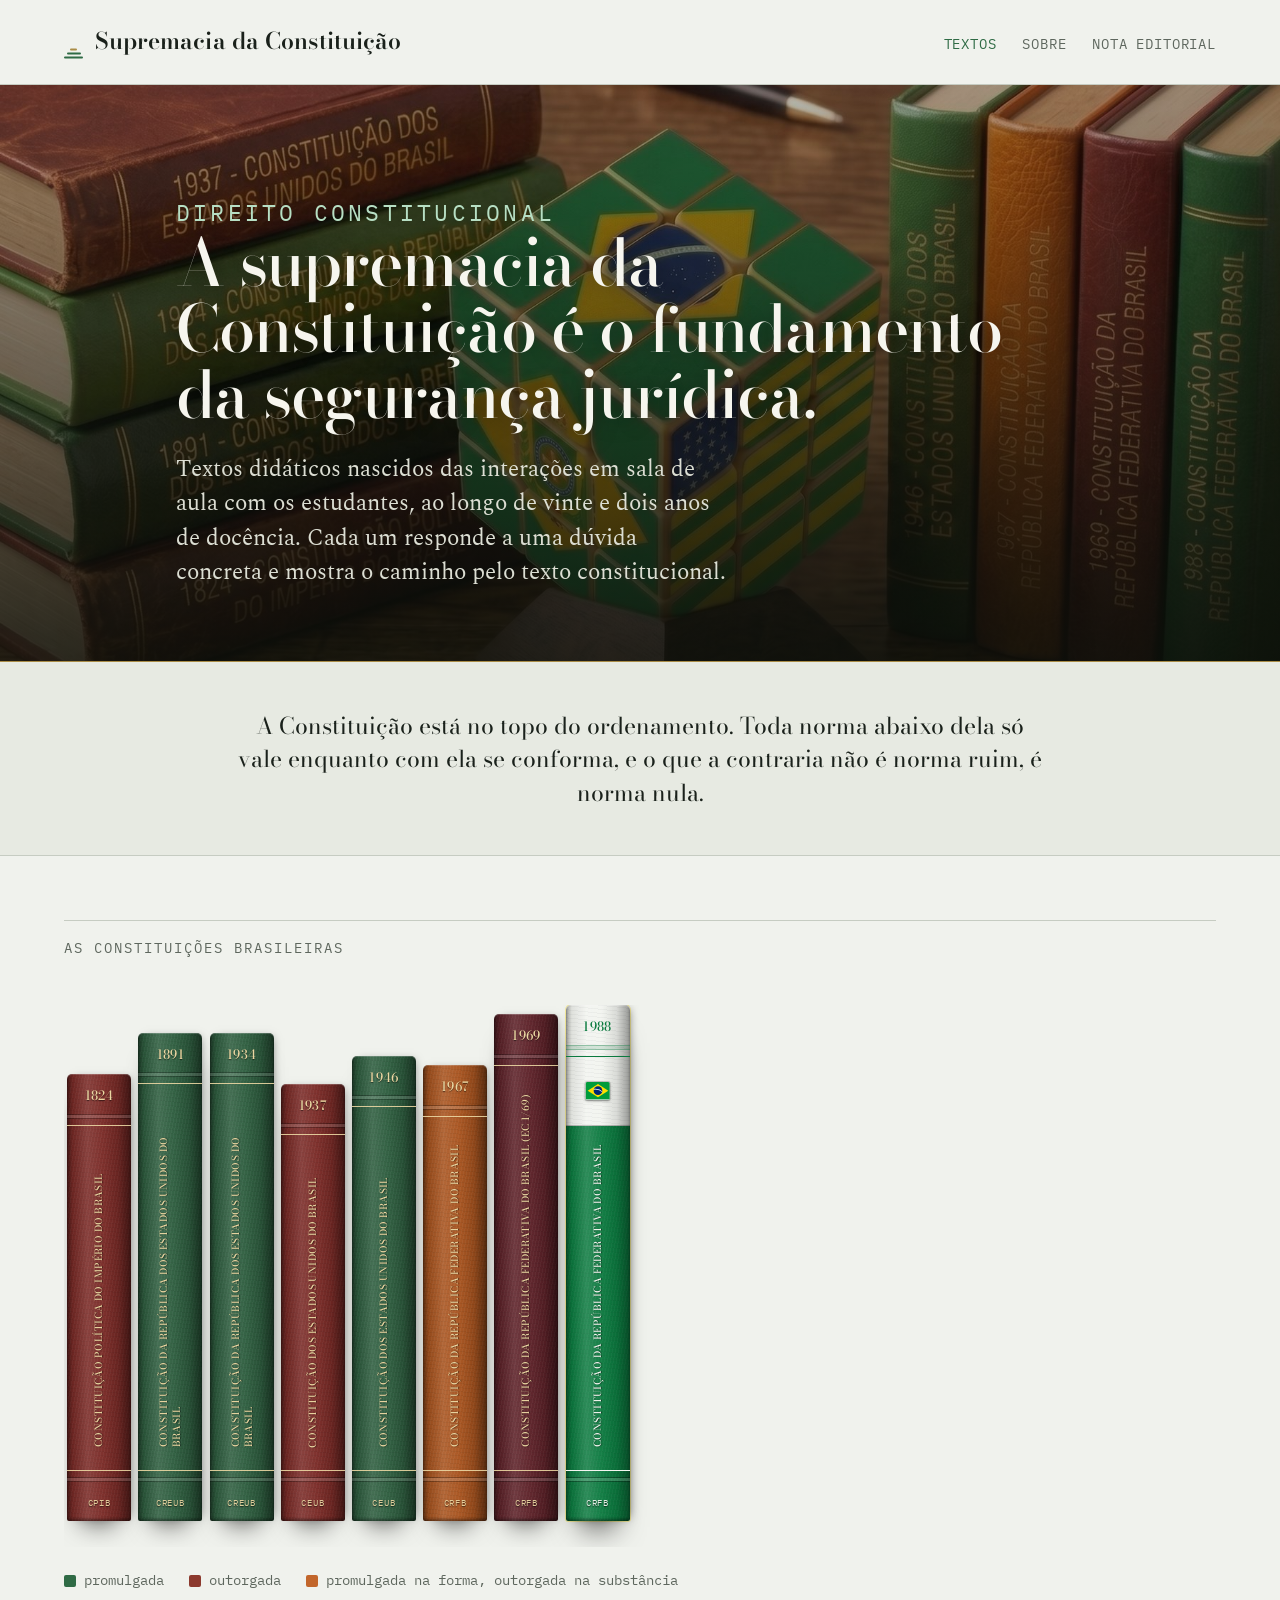
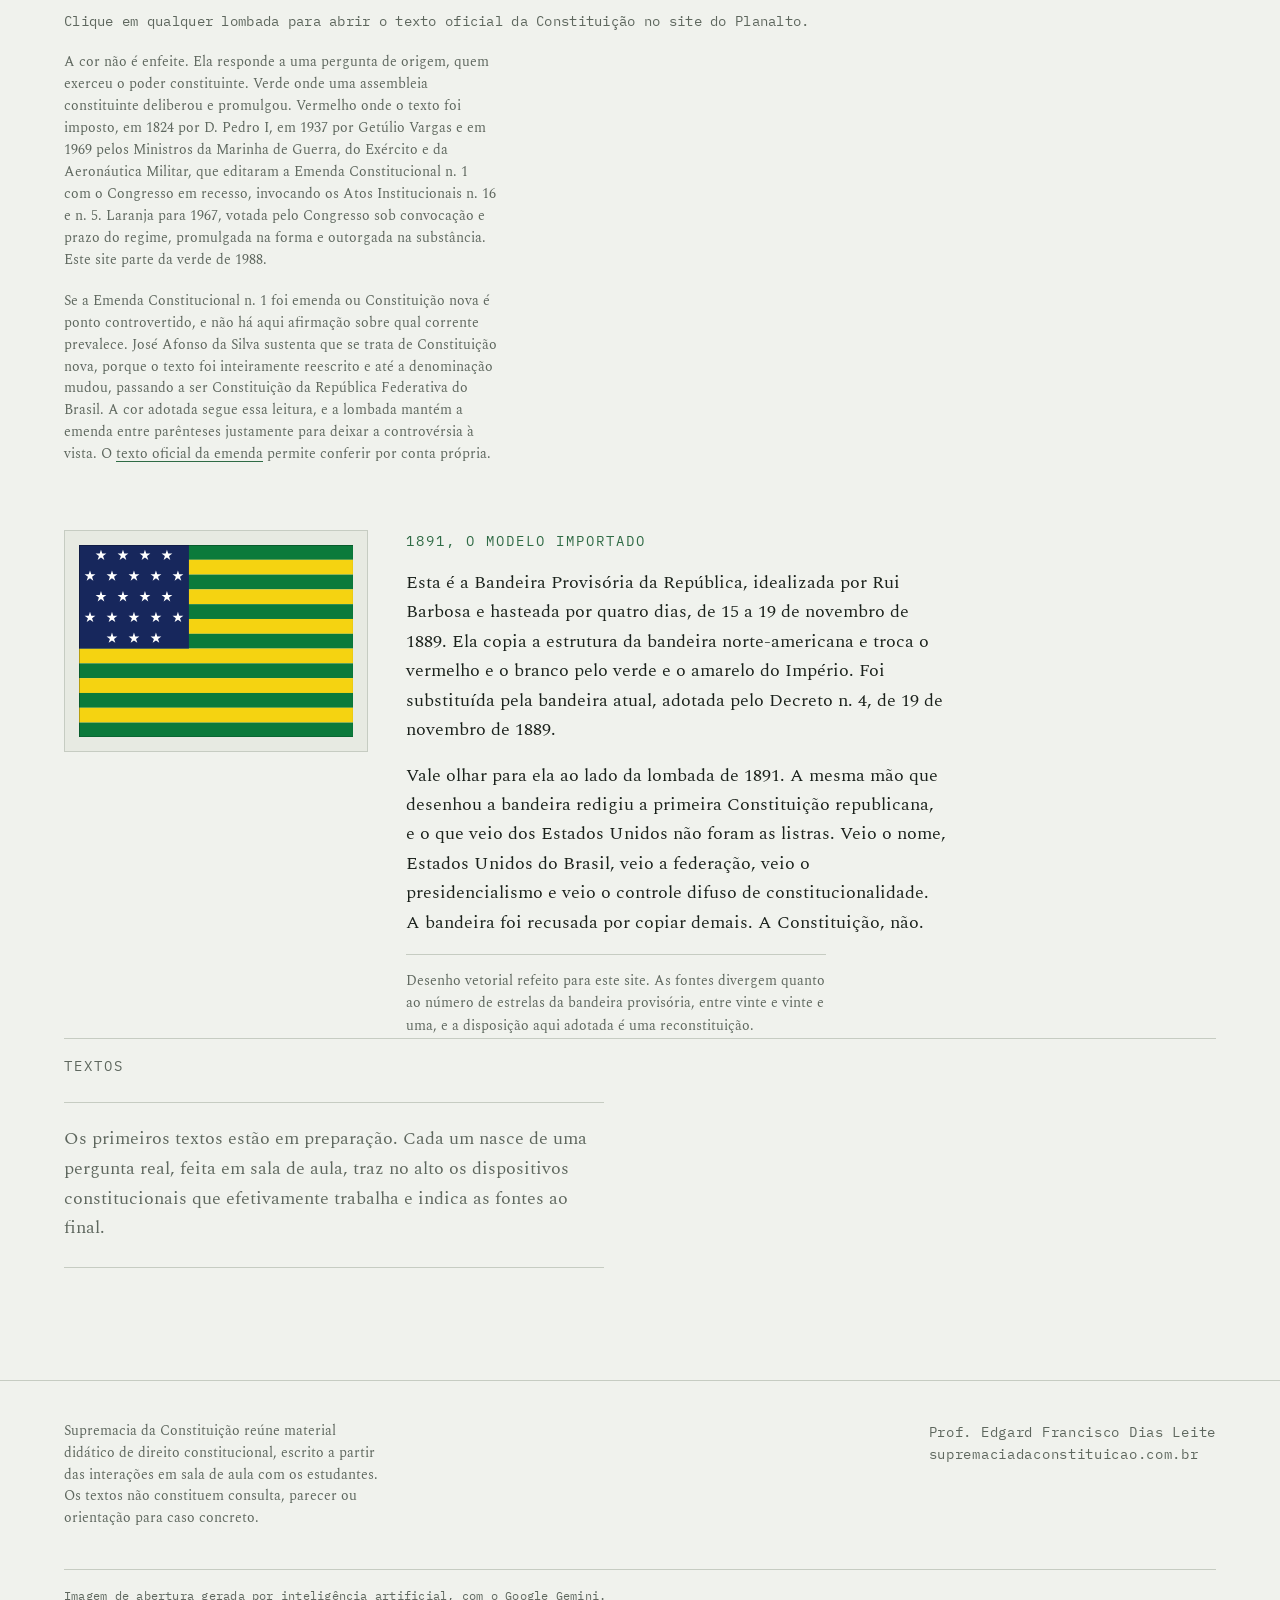
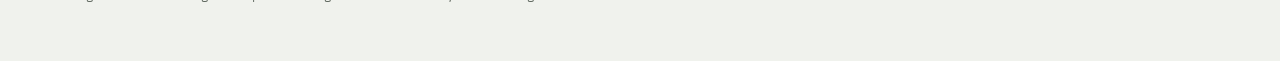
==== commit baed2146: "Bandeira segundo a Lei 5.700-71 e centralizada no painel branco" ====
--- a/index.html
+++ b/index.html
@@ -31,7 +31,7 @@
 <li class="spine spine--promulgada" style="--h:1.01"><a href="https://www.planalto.gov.br/ccivil_03/constituicao/constituicao46.htm" target="_blank" rel="noopener" title="Constituição dos Estados Unidos do Brasil, 1946. Abrir o texto oficial no Planalto"><span class="sp-name">Constituição dos Estados Unidos do Brasil</span></a><span class="sp-year">1946</span><span class="sp-sigla">CEUB</span></li>
 <li class="spine spine--hibrida" style="--h:.99"><a href="https://www.planalto.gov.br/ccivil_03/constituicao/constituicao67.htm" target="_blank" rel="noopener" title="Constituição da República Federativa do Brasil, 1967. Abrir o texto oficial no Planalto"><span class="sp-name">Constituição da República Federativa do Brasil</span></a><span class="sp-year">1967</span><span class="sp-sigla">CRFB</span></li>
 <li class="spine spine--outorgada2" style="--h:1.10"><a href="https://www.planalto.gov.br/ccivil_03/constituicao/emendas/emc_anterior1988/emc01-69.htm" target="_blank" rel="noopener" title="Constituição da República Federativa do Brasil (EC 1/69), 1969. Abrir o texto oficial no Planalto"><span class="sp-name">Constituição da República Federativa do Brasil (EC 1/69)</span></a><span class="sp-year">1969</span><span class="sp-sigla">CRFB</span></li>
-<li class="spine spine--vigente" style="--h:1.12"><i class="sp-flag" aria-hidden="true"><svg class="flagmini" viewBox="0 0 20 14" width="20" height="14" aria-hidden="true"><defs><clipPath id="bandaBR"><circle cx="10" cy="7" r="3.15"/></clipPath></defs><rect width="20" height="14" fill="#009739"/><path d="M10 1.5 18.1 7 10 12.5 1.9 7Z" fill="#FEDD00"/><circle cx="10" cy="7" r="3.15" fill="#012169"/><path clip-path="url(#bandaBR)" d="M5.0 9.4C7.4 6.6 12.9 6.0 15.1 8.0L15.0 9.0C12.8 7.1 7.4 7.7 5.1 10.4Z" fill="#FFFFFF"/></svg></i><a href="https://www.planalto.gov.br/ccivil_03/constituicao/constituicaocompilado.htm" target="_blank" rel="noopener" title="Constituição da República Federativa do Brasil, 1988. Abrir o texto oficial no Planalto"><span class="sp-name">Constituição da República Federativa do Brasil</span></a><span class="sp-year">1988</span><span class="sp-sigla">CRFB</span></li>
+<li class="spine spine--vigente" style="--h:1.12"><i class="sp-flag" aria-hidden="true"><svg class="flagmini" viewBox="0 0 20 14" width="20" height="14" aria-hidden="true"><defs><clipPath id="globoBR"><circle cx="10" cy="7" r="3.5"/></clipPath></defs><rect width="20" height="14" fill="#009C3B"/><polygon points="10,1.7 18.3,7 10,12.3 1.7,7" fill="#FFDF00"/><circle cx="10" cy="7" r="3.5" fill="#002776"/><path clip-path="url(#globoBR)" fill="#FFFFFF" fill-rule="evenodd" d="M-0.5,14 A8.5,8.5 0 1,0 16.5,14 A8.5,8.5 0 1,0 -0.5,14 Z M0,14 A8,8 0 1,0 16,14 A8,8 0 1,0 0,14 Z"/></svg></i><a href="https://www.planalto.gov.br/ccivil_03/constituicao/constituicaocompilado.htm" target="_blank" rel="noopener" title="Constituição da República Federativa do Brasil, 1988. Abrir o texto oficial no Planalto"><span class="sp-name">Constituição da República Federativa do Brasil</span></a><span class="sp-year">1988</span><span class="sp-sigla">CRFB</span></li>
 </ol>
 <p class="legend">
 <span><i class="key key--promulgada"></i>promulgada</span>
--- a/style.css
+++ b/style.css
@@ -287,9 +287,9 @@
     repeating-linear-gradient(101deg,rgba(255,255,255,.03) 0 1px,rgba(0,0,0,0) 1px 3px),
     repeating-linear-gradient(6deg,rgba(0,0,0,.035) 0 1px,rgba(0,0,0,0) 1px 4px),
     linear-gradient(180deg,
-      #F2F4EF 0 22.4%,
-      rgba(0,0,0,.22) 22.4% 22.8%,
-      #0B7A3F 22.8% 100%);
+      #F2F4EF 0 7.5rem,
+      rgba(0,0,0,.24) 7.5rem calc(7.5rem + 1.5px),
+      #0B7A3F calc(7.5rem + 1.5px) 100%);
   box-shadow:
     inset 0 1px 0 rgba(255,255,255,.24),
     inset 0 -2px 3px rgba(0,0,0,.40),
@@ -310,7 +310,7 @@
 }
 .spine--vigente::after{opacity:1}
 .sp-flag{
-  position:absolute;left:50%;top:3.75rem;z-index:2;pointer-events:none;
+  position:absolute;left:50%;top:4.82rem;z-index:2;pointer-events:none;
   width:1.55rem;height:1.085rem;translate:-50% 0;
   border-radius:1.5px;overflow:hidden;
   box-shadow:0 1px 3px rgba(0,0,0,.35),0 0 0 1px rgba(0,0,0,.16);
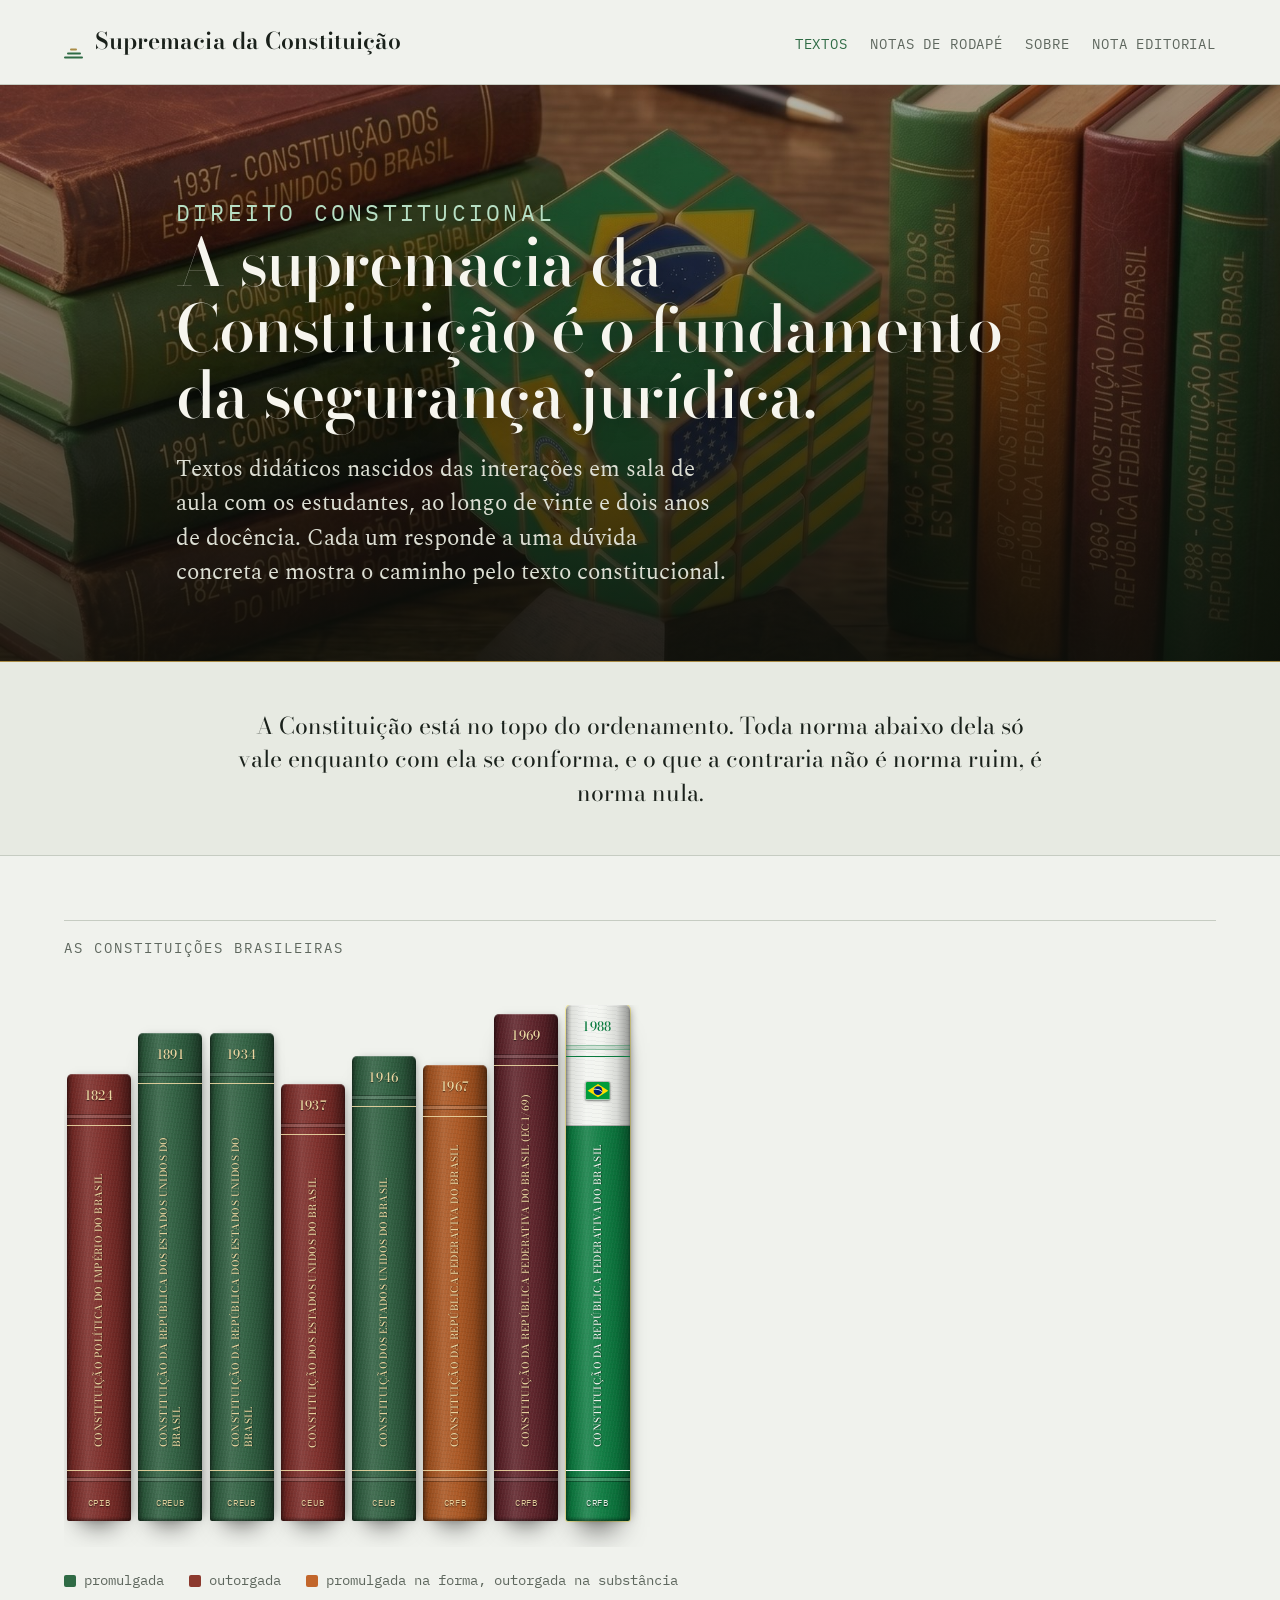
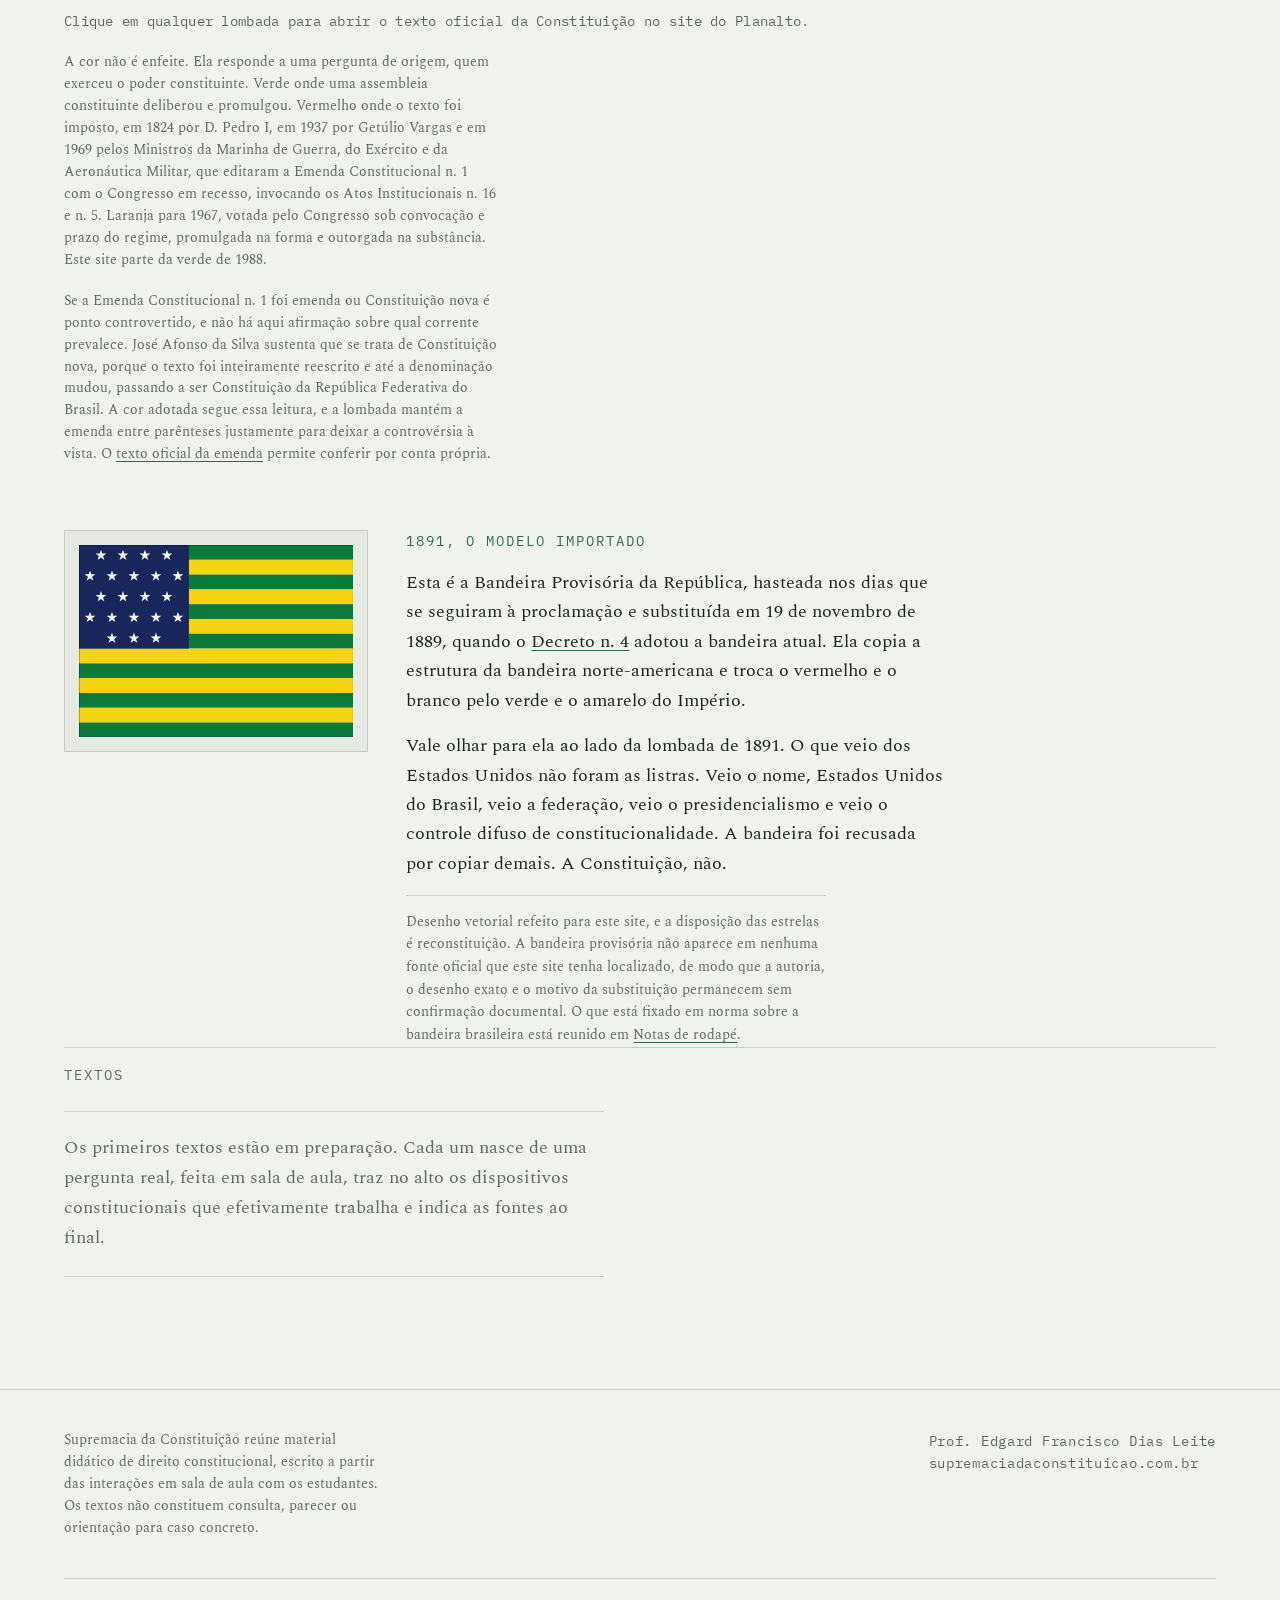
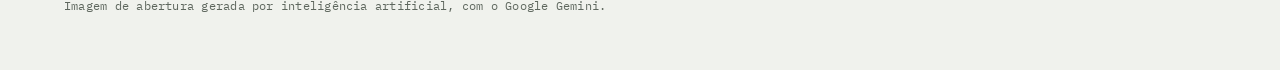
==== commit 1bd63707: "Cria a secao Notas de rodape e corrige o trecho da bandeira provisoria" ====
--- a/index.html
+++ b/index.html
@@ -9,7 +9,7 @@
 <link rel="stylesheet" href="style.css">
 </head>
 <body>
-<header class="top"><div class="wrap"><a class="mark" href="index.html"><span class="glyph" aria-hidden="true"><i></i><i></i><i></i></span><span class="name">Supremacia da Constituição</span></a><nav class="nav" aria-label="Seções"><a href="index.html" aria-current="page">Textos</a><a href="sobre.html">Sobre</a><a href="nota-editorial.html">Nota editorial</a></nav></div></header>
+<header class="top"><div class="wrap"><a class="mark" href="index.html"><span class="glyph" aria-hidden="true"><i></i><i></i><i></i></span><span class="name">Supremacia da Constituição</span></a><nav class="nav" aria-label="Seções"><a href="index.html" aria-current="page">Textos</a><a href="notas.html">Notas de rodapé</a><a href="sobre.html">Sobre</a><a href="nota-editorial.html">Nota editorial</a></nav></div></header>
 <main>
 <section class="hero">
 <img class="hero-img" src="img/estante-constituicoes.jpg" alt="Estante com as oito constituições brasileiras encadernadas, as promulgadas em verde e as outorgadas em vermelho, ao lado de um cubo que traz a bandeira do Brasil e a bandeira provisória da República." width="1800" height="1285">
@@ -46,9 +46,9 @@
 <div class="flagbox"><svg xmlns="http://www.w3.org/2000/svg" viewBox="0 0 300 210" role="img" aria-labelledby="bp-t bp-d" class="flag"><title id="bp-t">Bandeira Provisória da República do Brasil, 1889</title><desc id="bp-d">Treze listras horizontais alternadas em verde e amarelo, com cantão azul contendo vinte e uma estrelas brancas.</desc><g><rect x="0" y="0.000" width="300" height="16.154" fill="#0B7A3B"/><rect x="0" y="16.154" width="300" height="16.154" fill="#F5D311"/><rect x="0" y="32.308" width="300" height="16.154" fill="#0B7A3B"/><rect x="0" y="48.462" width="300" height="16.154" fill="#F5D311"/><rect x="0" y="64.615" width="300" height="16.154" fill="#0B7A3B"/><rect x="0" y="80.769" width="300" height="16.154" fill="#F5D311"/><rect x="0" y="96.923" width="300" height="16.154" fill="#0B7A3B"/><rect x="0" y="113.077" width="300" height="16.154" fill="#F5D311"/><rect x="0" y="129.231" width="300" height="16.154" fill="#0B7A3B"/><rect x="0" y="145.385" width="300" height="16.154" fill="#F5D311"/><rect x="0" y="161.538" width="300" height="16.154" fill="#0B7A3B"/><rect x="0" y="177.692" width="300" height="16.154" fill="#F5D311"/><rect x="0" y="193.846" width="300" height="16.154" fill="#0B7A3B"/></g><rect x="0" y="0" width="120.0" height="113.077" fill="#17275C"/><g><polygon points="24.00,5.11 25.39,9.39 29.90,9.39 26.25,12.04 27.64,16.32 24.00,13.68 20.36,16.32 21.75,12.04 18.10,9.39 22.61,9.39" fill="#FFFFFF"/><polygon points="48.00,5.11 49.39,9.39 53.90,9.39 50.25,12.04 51.64,16.32 48.00,13.68 44.36,16.32 45.75,12.04 42.10,9.39 46.61,9.39" fill="#FFFFFF"/><polygon points="72.00,5.11 73.39,9.39 77.90,9.39 74.25,12.04 75.64,16.32 72.00,13.68 68.36,16.32 69.75,12.04 66.10,9.39 70.61,9.39" fill="#FFFFFF"/><polygon points="96.00,5.11 97.39,9.39 101.90,9.39 98.25,12.04 99.64,16.32 96.00,13.68 92.36,16.32 93.75,12.04 90.10,9.39 94.61,9.39" fill="#FFFFFF"/><polygon points="12.00,27.72 13.39,32.01 17.90,32.01 14.25,34.65 15.64,38.94 12.00,36.29 8.36,38.94 9.75,34.65 6.10,32.01 10.61,32.01" fill="#FFFFFF"/><polygon points="36.00,27.72 37.39,32.01 41.90,32.01 38.25,34.65 39.64,38.94 36.00,36.29 32.36,38.94 33.75,34.65 30.10,32.01 34.61,32.01" fill="#FFFFFF"/><polygon points="60.00,27.72 61.39,32.01 65.90,32.01 62.25,34.65 63.64,38.94 60.00,36.29 56.36,38.94 57.75,34.65 54.10,32.01 58.61,32.01" fill="#FFFFFF"/><polygon points="84.00,27.72 85.39,32.01 89.90,32.01 86.25,34.65 87.64,38.94 84.00,36.29 80.36,38.94 81.75,34.65 78.10,32.01 82.61,32.01" fill="#FFFFFF"/><polygon points="108.00,27.72 109.39,32.01 113.90,32.01 110.25,34.65 111.64,38.94 108.00,36.29 104.36,38.94 105.75,34.65 102.10,32.01 106.61,32.01" fill="#FFFFFF"/><polygon points="24.00,50.34 25.39,54.62 29.90,54.62 26.25,57.27 27.64,61.55 24.00,58.91 20.36,61.55 21.75,57.27 18.10,54.62 22.61,54.62" fill="#FFFFFF"/><polygon points="48.00,50.34 49.39,54.62 53.90,54.62 50.25,57.27 51.64,61.55 48.00,58.91 44.36,61.55 45.75,57.27 42.10,54.62 46.61,54.62" fill="#FFFFFF"/><polygon points="72.00,50.34 73.39,54.62 77.90,54.62 74.25,57.27 75.64,61.55 72.00,58.91 68.36,61.55 69.75,57.27 66.10,54.62 70.61,54.62" fill="#FFFFFF"/><polygon points="96.00,50.34 97.39,54.62 101.90,54.62 98.25,57.27 99.64,61.55 96.00,58.91 92.36,61.55 93.75,57.27 90.10,54.62 94.61,54.62" fill="#FFFFFF"/><polygon points="12.00,72.95 13.39,77.24 17.90,77.24 14.25,79.89 15.64,84.17 12.00,81.52 8.36,84.17 9.75,79.89 6.10,77.24 10.61,77.24" fill="#FFFFFF"/><polygon points="36.00,72.95 37.39,77.24 41.90,77.24 38.25,79.89 39.64,84.17 36.00,81.52 32.36,84.17 33.75,79.89 30.10,77.24 34.61,77.24" fill="#FFFFFF"/><polygon points="60.00,72.95 61.39,77.24 65.90,77.24 62.25,79.89 63.64,84.17 60.00,81.52 56.36,84.17 57.75,79.89 54.10,77.24 58.61,77.24" fill="#FFFFFF"/><polygon points="84.00,72.95 85.39,77.24 89.90,77.24 86.25,79.89 87.64,84.17 84.00,81.52 80.36,84.17 81.75,79.89 78.10,77.24 82.61,77.24" fill="#FFFFFF"/><polygon points="108.00,72.95 109.39,77.24 113.90,77.24 110.25,79.89 111.64,84.17 108.00,81.52 104.36,84.17 105.75,79.89 102.10,77.24 106.61,77.24" fill="#FFFFFF"/><polygon points="36.00,95.57 37.39,99.85 41.90,99.85 38.25,102.50 39.64,106.79 36.00,104.14 32.36,106.79 33.75,102.50 30.10,99.85 34.61,99.85" fill="#FFFFFF"/><polygon points="60.00,95.57 61.39,99.85 65.90,99.85 62.25,102.50 63.64,106.79 60.00,104.14 56.36,106.79 57.75,102.50 54.10,99.85 58.61,99.85" fill="#FFFFFF"/><polygon points="84.00,95.57 85.39,99.85 89.90,99.85 86.25,102.50 87.64,106.79 84.00,104.14 80.36,106.79 81.75,102.50 78.10,99.85 82.61,99.85" fill="#FFFFFF"/></g><rect x="0.5" y="0.5" width="299" height="209" fill="none" stroke="rgba(0,0,0,.28)" stroke-width="1"/></svg></div>
 <figcaption>
 <p class="eyebrow">1891, o modelo importado</p>
-<p>Esta é a Bandeira Provisória da República, idealizada por Rui Barbosa e hasteada por quatro dias, de 15 a 19 de novembro de 1889. Ela copia a estrutura da bandeira norte-americana e troca o vermelho e o branco pelo verde e o amarelo do Império. Foi substituída pela bandeira atual, adotada pelo Decreto n. 4, de 19 de novembro de 1889.</p>
-<p>Vale olhar para ela ao lado da lombada de 1891. A mesma mão que desenhou a bandeira redigiu a primeira Constituição republicana, e o que veio dos Estados Unidos não foram as listras. Veio o nome, Estados Unidos do Brasil, veio a federação, veio o presidencialismo e veio o controle difuso de constitucionalidade. A bandeira foi recusada por copiar demais. A Constituição, não.</p>
-<p class="fig-note">Desenho vetorial refeito para este site. As fontes divergem quanto ao número de estrelas da bandeira provisória, entre vinte e vinte e uma, e a disposição aqui adotada é uma reconstituição.</p>
+<p>Esta é a Bandeira Provisória da República, hasteada nos dias que se seguiram à proclamação e substituída em 19 de novembro de 1889, quando o <a href="https://www.planalto.gov.br/ccivil_03/decreto/1851-1899/d0004.htm">Decreto n. 4</a> adotou a bandeira atual. Ela copia a estrutura da bandeira norte-americana e troca o vermelho e o branco pelo verde e o amarelo do Império.</p>
+<p>Vale olhar para ela ao lado da lombada de 1891. O que veio dos Estados Unidos não foram as listras. Veio o nome, Estados Unidos do Brasil, veio a federação, veio o presidencialismo e veio o controle difuso de constitucionalidade. A bandeira foi recusada por copiar demais. A Constituição, não.</p>
+<p class="fig-note">Desenho vetorial refeito para este site, e a disposição das estrelas é reconstituição. A bandeira provisória não aparece em nenhuma fonte oficial que este site tenha localizado, de modo que a autoria, o desenho exato e o motivo da substituição permanecem sem confirmação documental. O que está fixado em norma sobre a bandeira brasileira está reunido em <a href="notas.html">Notas de rodapé</a>.</p>
 </figcaption>
 </figure>
 </div></section><section class="textos"><div class="wrap">
--- a/style.css
+++ b/style.css
@@ -95,7 +95,7 @@
 .mark .glyph i:nth-child(3){width:100%}
 @media (max-width:34rem){.mark .name{font-size:var(--step-0)}}
 .mark .name{font-family:var(--f-display);font-size:var(--step-1);font-weight:600;letter-spacing:.005em}
-.nav{display:flex;gap:1.6rem;font-family:var(--f-mono);font-size:var(--step--1);letter-spacing:.06em;text-transform:uppercase}
+.nav{display:flex;flex-wrap:wrap;gap:.4rem 1.4rem;font-family:var(--f-mono);font-size:var(--step--1);letter-spacing:.06em;text-transform:uppercase}
 .nav a{text-decoration:none;color:var(--muted)}
 .nav a:hover,.nav a[aria-current="page"]{color:var(--accent)}
 
@@ -178,6 +178,12 @@
 }
 .field p:last-child{margin-bottom:0}
 
+.prose h3{font-family:var(--f-display);font-weight:500;font-size:var(--step-1);line-height:1.2;margin-block:2.1em .6em}
+.fonte{
+  font-size:var(--step--1);color:var(--muted);line-height:1.5;
+  border-left:2px solid var(--rule);padding-left:.9rem;margin-block:-.5em 1.6em;
+}
+.fonte a{color:inherit}
 .sources{border-top:1px solid var(--rule);margin-top:3.5rem;padding-top:1.4rem;font-size:var(--step--1);color:var(--muted)}
 .sources h2{font-family:var(--f-mono);font-size:var(--step--1);letter-spacing:.12em;text-transform:uppercase;margin:0 0 .7rem;font-weight:500;color:var(--muted)}
 .sources ul{margin:0;padding-left:1.1rem}
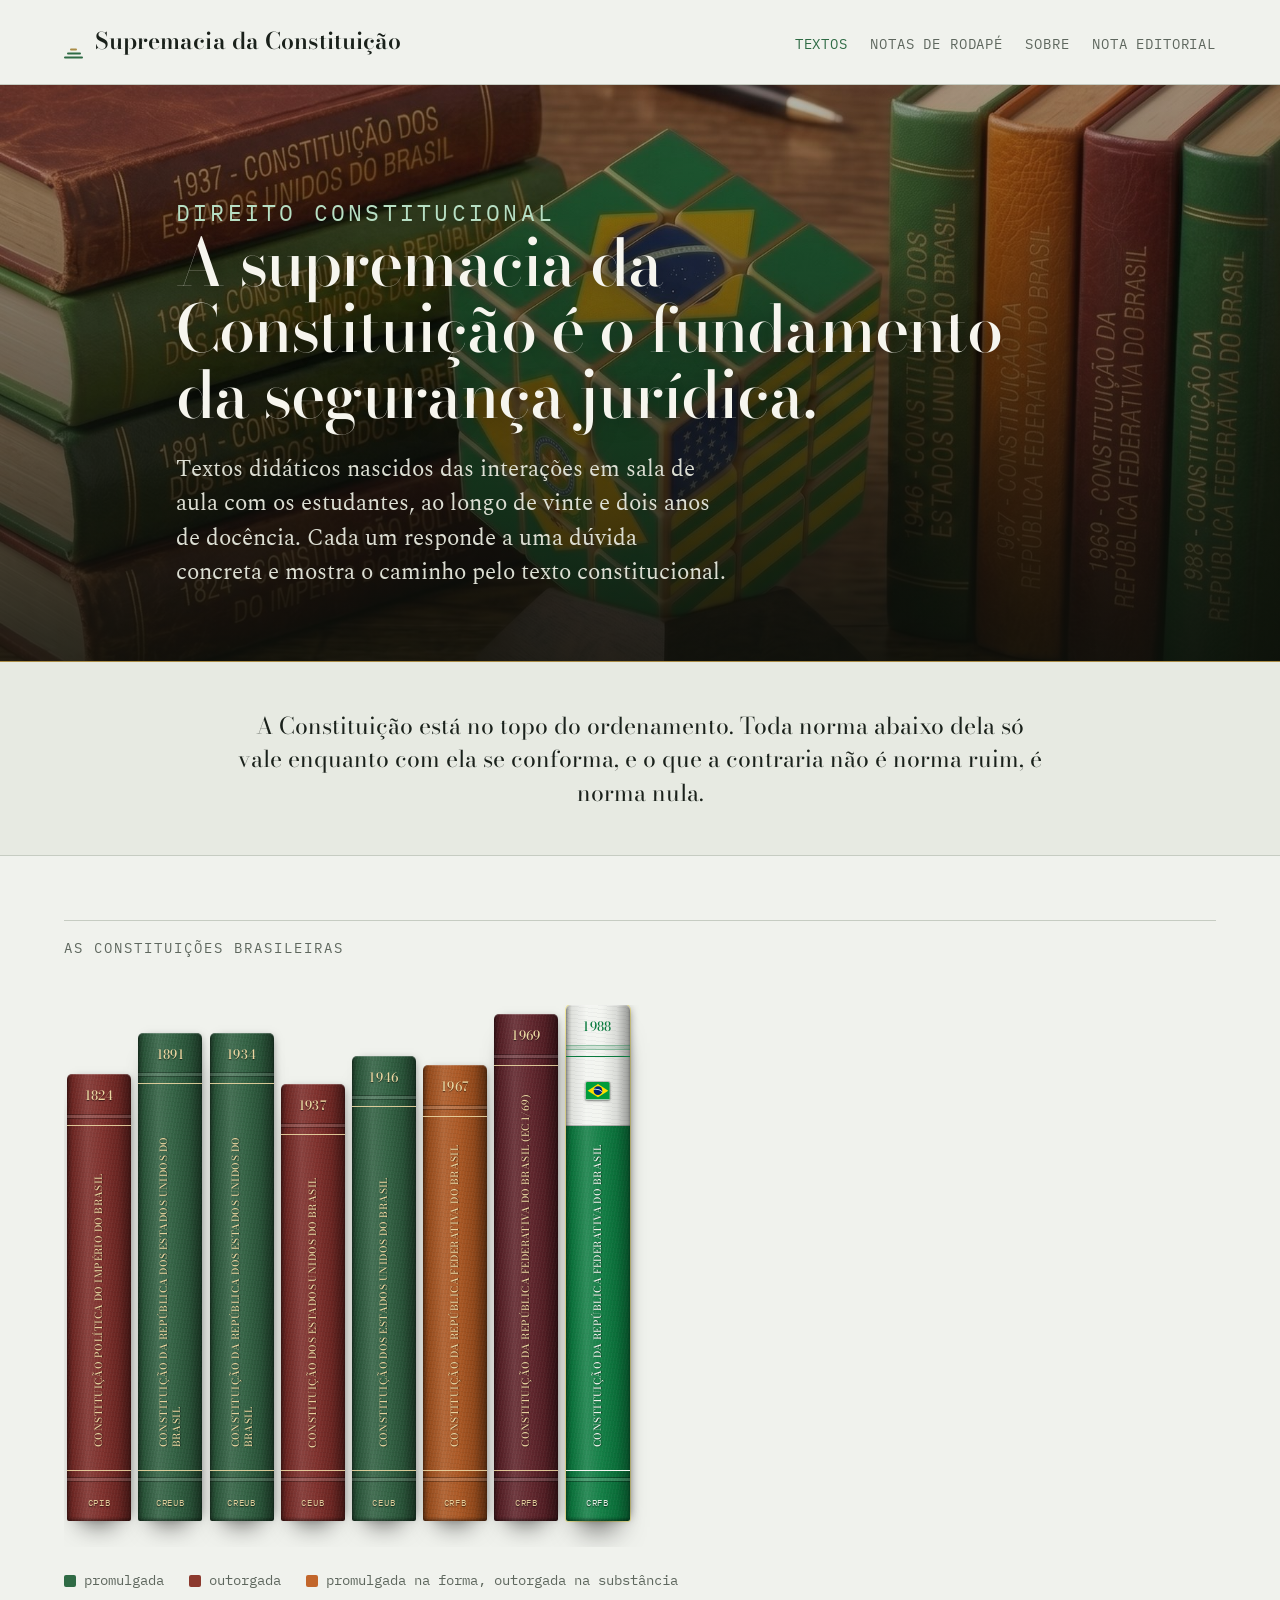
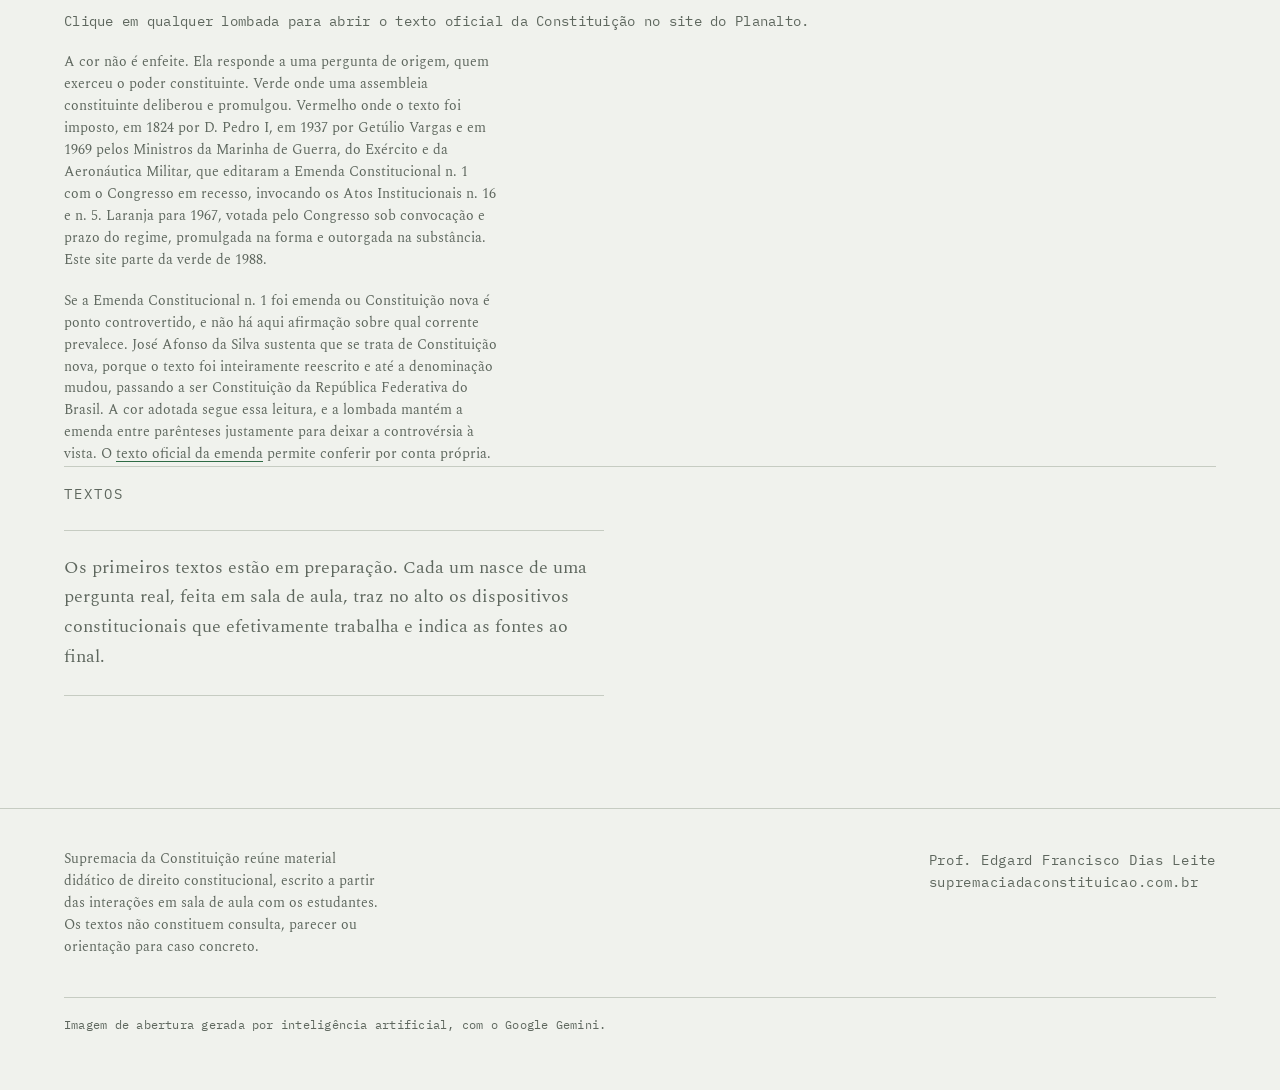
==== commit 454963b5: "Retira da pagina inicial a bandeira provisoria, sem fonte oficial" ====
--- a/index.html
+++ b/index.html
@@ -41,16 +41,6 @@
 <p class="shelf-hint">Clique em qualquer lombada para abrir o texto oficial da Constituição no site do Planalto.</p>
 <p class="shelf-note">A cor não é enfeite. Ela responde a uma pergunta de origem, quem exerceu o poder constituinte. Verde onde uma assembleia constituinte deliberou e promulgou. Vermelho onde o texto foi imposto, em 1824 por D. Pedro I, em 1937 por Getúlio Vargas e em 1969 pelos Ministros da Marinha de Guerra, do Exército e da Aeronáutica Militar, que editaram a Emenda Constitucional n. 1 com o Congresso em recesso, invocando os Atos Institucionais n. 16 e n. 5. Laranja para 1967, votada pelo Congresso sob convocação e prazo do regime, promulgada na forma e outorgada na substância. Este site parte da verde de 1988.</p>
 <p class="shelf-note">Se a Emenda Constitucional n. 1 foi emenda ou Constituição nova é ponto controvertido, e não há aqui afirmação sobre qual corrente prevalece. José Afonso da Silva sustenta que se trata de Constituição nova, porque o texto foi inteiramente reescrito e até a denominação mudou, passando a ser Constituição da República Federativa do Brasil. A cor adotada segue essa leitura, e a lombada mantém a emenda entre parênteses justamente para deixar a controvérsia à vista. O <a href="https://www.planalto.gov.br/ccivil_03/constituicao/emendas/emc_anterior1988/emc01-69.htm">texto oficial da emenda</a> permite conferir por conta própria.</p>
-</div></section><section class="emblema"><div class="wrap">
-<figure class="flagfig">
-<div class="flagbox"><svg xmlns="http://www.w3.org/2000/svg" viewBox="0 0 300 210" role="img" aria-labelledby="bp-t bp-d" class="flag"><title id="bp-t">Bandeira Provisória da República do Brasil, 1889</title><desc id="bp-d">Treze listras horizontais alternadas em verde e amarelo, com cantão azul contendo vinte e uma estrelas brancas.</desc><g><rect x="0" y="0.000" width="300" height="16.154" fill="#0B7A3B"/><rect x="0" y="16.154" width="300" height="16.154" fill="#F5D311"/><rect x="0" y="32.308" width="300" height="16.154" fill="#0B7A3B"/><rect x="0" y="48.462" width="300" height="16.154" fill="#F5D311"/><rect x="0" y="64.615" width="300" height="16.154" fill="#0B7A3B"/><rect x="0" y="80.769" width="300" height="16.154" fill="#F5D311"/><rect x="0" y="96.923" width="300" height="16.154" fill="#0B7A3B"/><rect x="0" y="113.077" width="300" height="16.154" fill="#F5D311"/><rect x="0" y="129.231" width="300" height="16.154" fill="#0B7A3B"/><rect x="0" y="145.385" width="300" height="16.154" fill="#F5D311"/><rect x="0" y="161.538" width="300" height="16.154" fill="#0B7A3B"/><rect x="0" y="177.692" width="300" height="16.154" fill="#F5D311"/><rect x="0" y="193.846" width="300" height="16.154" fill="#0B7A3B"/></g><rect x="0" y="0" width="120.0" height="113.077" fill="#17275C"/><g><polygon points="24.00,5.11 25.39,9.39 29.90,9.39 26.25,12.04 27.64,16.32 24.00,13.68 20.36,16.32 21.75,12.04 18.10,9.39 22.61,9.39" fill="#FFFFFF"/><polygon points="48.00,5.11 49.39,9.39 53.90,9.39 50.25,12.04 51.64,16.32 48.00,13.68 44.36,16.32 45.75,12.04 42.10,9.39 46.61,9.39" fill="#FFFFFF"/><polygon points="72.00,5.11 73.39,9.39 77.90,9.39 74.25,12.04 75.64,16.32 72.00,13.68 68.36,16.32 69.75,12.04 66.10,9.39 70.61,9.39" fill="#FFFFFF"/><polygon points="96.00,5.11 97.39,9.39 101.90,9.39 98.25,12.04 99.64,16.32 96.00,13.68 92.36,16.32 93.75,12.04 90.10,9.39 94.61,9.39" fill="#FFFFFF"/><polygon points="12.00,27.72 13.39,32.01 17.90,32.01 14.25,34.65 15.64,38.94 12.00,36.29 8.36,38.94 9.75,34.65 6.10,32.01 10.61,32.01" fill="#FFFFFF"/><polygon points="36.00,27.72 37.39,32.01 41.90,32.01 38.25,34.65 39.64,38.94 36.00,36.29 32.36,38.94 33.75,34.65 30.10,32.01 34.61,32.01" fill="#FFFFFF"/><polygon points="60.00,27.72 61.39,32.01 65.90,32.01 62.25,34.65 63.64,38.94 60.00,36.29 56.36,38.94 57.75,34.65 54.10,32.01 58.61,32.01" fill="#FFFFFF"/><polygon points="84.00,27.72 85.39,32.01 89.90,32.01 86.25,34.65 87.64,38.94 84.00,36.29 80.36,38.94 81.75,34.65 78.10,32.01 82.61,32.01" fill="#FFFFFF"/><polygon points="108.00,27.72 109.39,32.01 113.90,32.01 110.25,34.65 111.64,38.94 108.00,36.29 104.36,38.94 105.75,34.65 102.10,32.01 106.61,32.01" fill="#FFFFFF"/><polygon points="24.00,50.34 25.39,54.62 29.90,54.62 26.25,57.27 27.64,61.55 24.00,58.91 20.36,61.55 21.75,57.27 18.10,54.62 22.61,54.62" fill="#FFFFFF"/><polygon points="48.00,50.34 49.39,54.62 53.90,54.62 50.25,57.27 51.64,61.55 48.00,58.91 44.36,61.55 45.75,57.27 42.10,54.62 46.61,54.62" fill="#FFFFFF"/><polygon points="72.00,50.34 73.39,54.62 77.90,54.62 74.25,57.27 75.64,61.55 72.00,58.91 68.36,61.55 69.75,57.27 66.10,54.62 70.61,54.62" fill="#FFFFFF"/><polygon points="96.00,50.34 97.39,54.62 101.90,54.62 98.25,57.27 99.64,61.55 96.00,58.91 92.36,61.55 93.75,57.27 90.10,54.62 94.61,54.62" fill="#FFFFFF"/><polygon points="12.00,72.95 13.39,77.24 17.90,77.24 14.25,79.89 15.64,84.17 12.00,81.52 8.36,84.17 9.75,79.89 6.10,77.24 10.61,77.24" fill="#FFFFFF"/><polygon points="36.00,72.95 37.39,77.24 41.90,77.24 38.25,79.89 39.64,84.17 36.00,81.52 32.36,84.17 33.75,79.89 30.10,77.24 34.61,77.24" fill="#FFFFFF"/><polygon points="60.00,72.95 61.39,77.24 65.90,77.24 62.25,79.89 63.64,84.17 60.00,81.52 56.36,84.17 57.75,79.89 54.10,77.24 58.61,77.24" fill="#FFFFFF"/><polygon points="84.00,72.95 85.39,77.24 89.90,77.24 86.25,79.89 87.64,84.17 84.00,81.52 80.36,84.17 81.75,79.89 78.10,77.24 82.61,77.24" fill="#FFFFFF"/><polygon points="108.00,72.95 109.39,77.24 113.90,77.24 110.25,79.89 111.64,84.17 108.00,81.52 104.36,84.17 105.75,79.89 102.10,77.24 106.61,77.24" fill="#FFFFFF"/><polygon points="36.00,95.57 37.39,99.85 41.90,99.85 38.25,102.50 39.64,106.79 36.00,104.14 32.36,106.79 33.75,102.50 30.10,99.85 34.61,99.85" fill="#FFFFFF"/><polygon points="60.00,95.57 61.39,99.85 65.90,99.85 62.25,102.50 63.64,106.79 60.00,104.14 56.36,106.79 57.75,102.50 54.10,99.85 58.61,99.85" fill="#FFFFFF"/><polygon points="84.00,95.57 85.39,99.85 89.90,99.85 86.25,102.50 87.64,106.79 84.00,104.14 80.36,106.79 81.75,102.50 78.10,99.85 82.61,99.85" fill="#FFFFFF"/></g><rect x="0.5" y="0.5" width="299" height="209" fill="none" stroke="rgba(0,0,0,.28)" stroke-width="1"/></svg></div>
-<figcaption>
-<p class="eyebrow">1891, o modelo importado</p>
-<p>Esta é a Bandeira Provisória da República, hasteada nos dias que se seguiram à proclamação e substituída em 19 de novembro de 1889, quando o <a href="https://www.planalto.gov.br/ccivil_03/decreto/1851-1899/d0004.htm">Decreto n. 4</a> adotou a bandeira atual. Ela copia a estrutura da bandeira norte-americana e troca o vermelho e o branco pelo verde e o amarelo do Império.</p>
-<p>Vale olhar para ela ao lado da lombada de 1891. O que veio dos Estados Unidos não foram as listras. Veio o nome, Estados Unidos do Brasil, veio a federação, veio o presidencialismo e veio o controle difuso de constitucionalidade. A bandeira foi recusada por copiar demais. A Constituição, não.</p>
-<p class="fig-note">Desenho vetorial refeito para este site, e a disposição das estrelas é reconstituição. A bandeira provisória não aparece em nenhuma fonte oficial que este site tenha localizado, de modo que a autoria, o desenho exato e o motivo da substituição permanecem sem confirmação documental. O que está fixado em norma sobre a bandeira brasileira está reunido em <a href="notas.html">Notas de rodapé</a>.</p>
-</figcaption>
-</figure>
 </div></section><section class="textos"><div class="wrap">
 <p class="section-label">Textos</p>
 <p class="empty">Os primeiros textos estão em preparação. Cada um nasce de uma pergunta real, feita em sala de aula, traz no alto os dispositivos constitucionais que efetivamente trabalha e indica as fontes ao final.</p>
